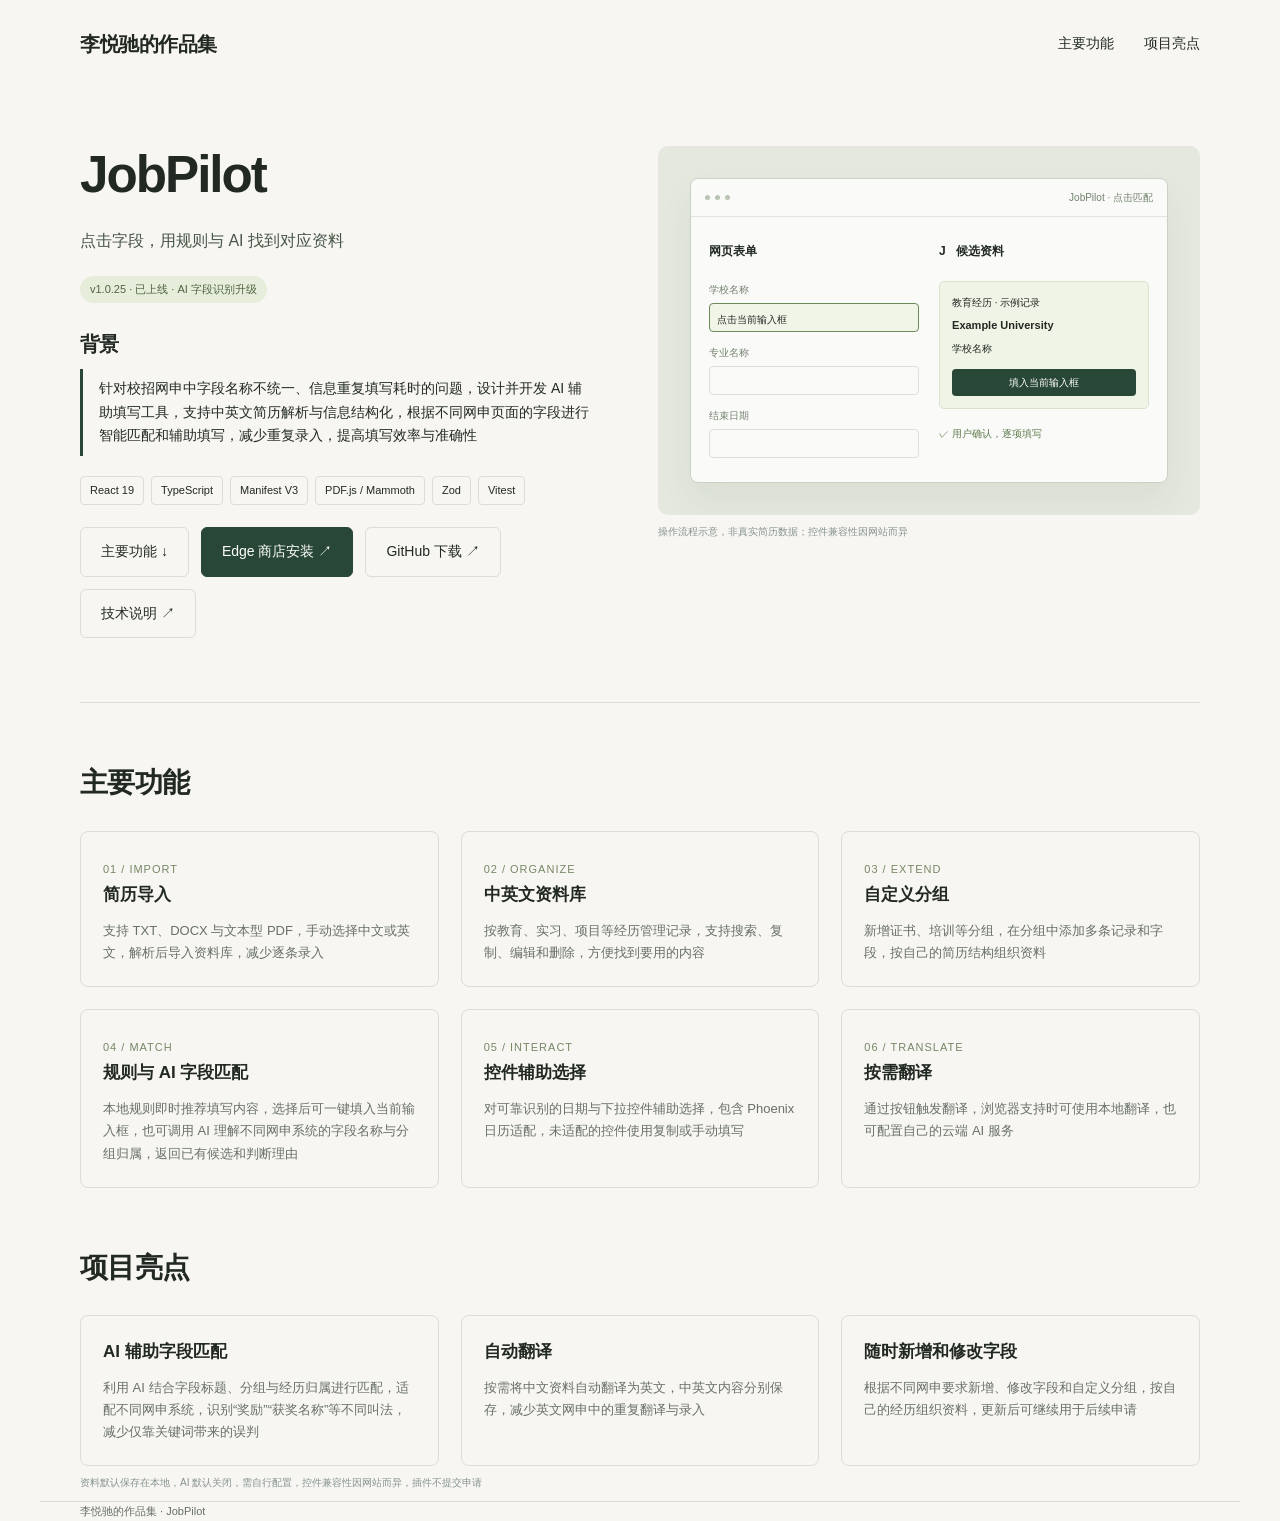
==== index.html @ 22eee2cb "Move background heading above project context Place 背景 immediately above the campus application cont" ====
<!doctype html>
<html lang="zh-CN">
<head>
<meta charset="utf-8"><meta name="viewport" content="width=device-width, initial-scale=1">
<meta name="description" content="JobPilot 作品集：背景、主要功能与项目亮点">
<title>JobPilot · 李悦驰的作品集</title>
<style>
:root{--paper:#f7f6f2;--ink:#222923;--muted:#687067;--line:#dcded6;--green:#294737;--accent:#d7e888}*{box-sizing:border-box}html{scroll-behavior:smooth;scroll-padding-top:85px}body{margin:0;background:var(--paper);color:var(--ink);font-family:Inter,"Segoe UI","Microsoft YaHei",sans-serif;line-height:1.7}a{color:inherit;text-decoration:none}button{font:inherit}a:focus-visible,button:focus-visible,summary:focus-visible{outline:3px solid #718536;outline-offset:5px}.wrap{max-width:1200px;margin:auto;padding:0 40px}header{border-bottom:1px solid var(--line)}nav{height:88px;display:flex;align-items:center;justify-content:space-between;gap:20px}.brand{font-size:20px;font-weight:700;letter-spacing:-.5px}.brand span{color:var(--muted);font-size:12px;margin-left:14px;font-weight:400}.navlinks{display:flex;gap:30px;font-size:14px}.hero{padding:86px 0 78px;display:grid;grid-template-columns:1.25fr 1fr;gap:60px;align-items:center}.eyebrow{font-size:11px;letter-spacing:2px;text-transform:uppercase;color:var(--muted);display:flex;align-items:center;gap:10px}.dot{width:7px;height:7px;border-radius:50%;background:#718536}h1{font-size:clamp(38px,4.5vw,62px);line-height:1.25;font-weight:600;letter-spacing:-2px;margin:22px 0}h1 em{font-style:normal;color:#65804f}.intro{color:var(--muted);max-width:470px;font-size:16px}.buttons{display:flex;gap:12px;flex-wrap:wrap;margin-top:30px}.btn{display:inline-flex;align-items:center;justify-content:center;gap:18px;border:1px solid var(--line);padding:12px 20px;border-radius:6px;font-size:14px;transition:background .2s,transform .2s}.btn:hover{background:#e8ebdf;transform:translateY(-2px)}.btn.primary{background:var(--green);color:white;border-color:var(--green)}.btn.primary:hover{background:#375b46}.hero-art{position:relative;background:#e9eddf;height:340px;border-radius:12px;overflow:hidden;display:grid;place-items:center}.orbits{width:238px;height:238px;border:1px solid #8ca17f;border-radius:50%;position:relative;background:radial-gradient(ellipse at 35% 35%,#f6f8ed,#c6d2b6)}.orbits:before,.orbits:after{content:"";position:absolute;inset:0 48px;border:1px solid #8ca17f;border-radius:50%}.orbits:after{inset:48px 0}.orbit-line{position:absolute;inset:14px -32px;border:1px dashed #8a977d;border-radius:50%;transform:rotate(-30deg)}.floating{position:absolute;padding:9px 14px;background:var(--paper);border:1px solid #dde2d4;box-shadow:0 8px 25px #3345240b;border-radius:6px;font-size:12px}.f1{top:36px;left:24px}.f2{bottom:34px;right:24px}.hero-art .marker{position:absolute;background:#294737;color:white;width:32px;height:32px;border-radius:50%;display:grid;place-items:center;right:70px;top:100px}.art-caption{position:absolute;bottom:17px;left:22px;font-size:10px;letter-spacing:1.2px;color:#6d7b5e}.section-title{display:flex;justify-content:space-between;align-items:baseline;padding:26px 0;border-top:1px solid var(--line)}h2{font-size:25px;letter-spacing:-.7px;margin:0}.section-title span{font-size:12px;color:var(--muted)}.project{display:grid;grid-template-columns:1fr 1.03fr;gap:52px;padding:28px 0 64px;border-bottom:1px solid var(--line)}.project+.project{padding-top:62px}.project-number{font-size:11px;letter-spacing:1.8px;color:var(--muted)}h3{font-size:37px;letter-spacing:-1.3px;line-height:1.2;margin:14px 0}.subtitle{font-size:16px;margin:0 0 20px;color:#485647}.project p{font-size:14px;color:var(--muted)}.tags{display:flex;gap:7px;flex-wrap:wrap;margin:20px 0}.tag{font-size:11px;border:1px solid var(--line);border-radius:4px;padding:4px 9px}.status{display:inline-block;font-size:11px;background:#e7eddb;color:#4f6542;padding:4px 10px;border-radius:30px}.project .buttons{margin-top:22px}.visual{background:#162c25;border-radius:10px;overflow:hidden;min-height:330px;position:relative;display:flex;flex-direction:column;justify-content:center}.travel-visual{background:radial-gradient(ellipse at 35% 30%,#244b48,#112c31);padding:28px}.travel-globe{width:180px;height:180px;border:1px solid #779da2;border-radius:50%;margin:10px auto 28px;background:radial-gradient(circle at 35% 30%,#456765,#213f48 70%);position:relative;box-shadow:0 0 50px #8fa59a11}.travel-globe:before{content:"";position:absolute;inset:0 40px;border:1px solid #749799;border-radius:50%}.travel-globe:after{content:"";position:absolute;inset:40px 0;border:1px solid #749799;border-radius:50%}.route{position:absolute;left:25px;top:45px;width:125px;height:70px;border-top:2px dashed #d7e888;border-radius:50%;transform:rotate(-25deg)}.pin{position:absolute;width:7px;height:7px;background:#d7e888;border-radius:50%;box-shadow:0 0 0 5px #d7e88822}.pin.a{left:35px;top:100px}.pin.b{right:23px;top:44px}.timeline{display:flex;justify-content:space-between;border-top:1px solid #476266;padding-top:15px;color:#adc3c0;font-size:10px;letter-spacing:1px}.timeline b{display:block;color:#eff4eb;font-size:12px;font-weight:500}.visual-label{position:absolute;top:18px;left:22px;font-size:10px;letter-spacing:1px;color:#a9c5b8}.illustration-note{font-size:10px!important;color:#87948e!important;margin-top:8px!important}.job-visual{background:#e4e8df;padding:32px}.mini-window{background:#fafbf8;border:1px solid #cad2c5;border-radius:8px;box-shadow:0 18px 35px #34472a0f;overflow:hidden}.window-bar{padding:10px 14px;border-bottom:1px solid #e1e5db;display:flex;gap:5px;align-items:center;font-size:10px;color:#70816c}.window-bar i{width:5px;height:5px;border-radius:50%;background:#bbc5b4}.window-bar span{margin-left:auto}.mini-body{display:grid;grid-template-columns:1fr 1fr;gap:20px;padding:24px 18px}.mini-body h4{font-size:12px;margin:0 0 20px}.mini-body label{font-size:10px;color:#74806f;display:block;margin:12px 0 5px}.input-demo{border:1px solid #dce2d6;padding:7px;border-radius:4px;font-size:10px;height:29px}.input-demo.selected{border-color:#6c895b;background:#f0f5e8}.match-box{border:1px solid #d9e2ce;background:#eff4e7;border-radius:5px;padding:12px;font-size:10px;margin-top:12px}.match-box strong{display:block;font-size:11px;margin:5px 0}.match-box .fake-button{display:block;background:#294737;color:white;border-radius:4px;text-align:center;margin-top:12px;padding:5px}.check{font-size:10px;color:#5f7a4e;margin-top:16px}.details{margin-top:24px;border-top:1px solid var(--line)}summary{cursor:pointer;font-size:13px;padding:12px 0;color:var(--green)}.detail-text{font-size:13px;color:var(--muted);padding:0 0 5px}.workflow{padding:65px 0;display:grid;grid-template-columns:1fr 2fr;gap:60px}.workflow h2{margin:12px 0}.steps{display:grid;grid-template-columns:repeat(3,1fr);gap:26px}.step b{font-size:12px;color:#849074;font-weight:500}.step h4{font-size:15px;margin:10px 0}.step p{font-size:13px;color:var(--muted);margin:0}.contact{padding:42px;background:var(--green);color:#f7f8f1;border-radius:10px;margin-bottom:50px;display:flex;justify-content:space-between;align-items:center;gap:25px}.contact h2{font-size:27px}.contact p{font-size:13px;color:#b8c8b9;margin:10px 0 0}.contact .btn{border-color:#647d69;color:white}.contact .btn:hover{background:#3f614a}footer{border-top:1px solid var(--line);padding:24px 0;font-size:11px;color:var(--muted);display:flex;justify-content:space-between;gap:15px}video{width:100%;border-radius:6px;background:#142d2d;margin-top:10px}.video-block{margin-top:15px}.video-block summary{color:#c9dbbb} .video-block p{color:#b6cbbf}
@media(max-width:800px){.wrap{padding:0 22px}nav{height:70px}.brand span{display:none}.navlinks{gap:15px;font-size:12px}.hero{grid-template-columns:1fr;gap:35px;padding:55px 0}.hero-art{height:280px}.project{grid-template-columns:1fr;gap:24px}.project+.project{padding-top:40px}.visual{min-height:300px}.workflow{grid-template-columns:1fr;gap:25px;padding:45px 0}.steps{gap:20px}.contact{padding:28px;flex-direction:column;align-items:flex-start}h3{font-size:31px}.section-title span{font-size:10px}.hero-art .orbits{width:205px;height:205px}footer{flex-wrap:wrap}}@media(max-width:430px){.steps{grid-template-columns:1fr}.mini-body{gap:10px;padding:18px 12px}.job-visual{padding:20px}.contact .btn{font-size:12px}h1{letter-spacing:-1px}}@media(prefers-reduced-motion:reduce){html{scroll-behavior:auto}.btn{transition:none}}

.case-study{padding:40px 0 60px;border-bottom:1px solid var(--line)}.case-head{display:flex;justify-content:space-between;gap:30px;align-items:end;margin-bottom:28px}.case-head h3{font-size:29px;margin:8px 0}.case-head p{max-width:500px;margin:0;color:var(--muted);font-size:14px}.screen-frame{border:1px solid #ccd6c4;background:#e8eddf;border-radius:12px;padding:16px}.screen-frame a{display:block}.screen-frame img{width:100%;height:auto;display:block;border-radius:6px;border:1px solid #e0e6d8}.screen-caption{display:flex;justify-content:space-between;gap:20px;margin:12px 0 0;font-size:12px;color:#5e6e58}.case-grid{display:grid;grid-template-columns:repeat(3,1fr);gap:22px;margin:30px 0}.feature{padding:22px;border:1px solid var(--line);border-radius:8px}.feature span{color:#778866;font-size:11px;letter-spacing:1px}.feature h4{font-size:17px;margin:10px 0}.feature p{font-size:13px;color:var(--muted);margin:0}.demo-section{background:#edf0e6;border-radius:10px;padding:30px;margin:30px 0}.demo-heading{display:flex;justify-content:space-between;gap:20px}.demo-heading h4{font-size:20px;margin:0}.demo-heading p{font-size:12px;color:var(--muted);margin:5px 0}.demo-layout{display:grid;grid-template-columns:1fr 1fr;gap:28px;margin-top:24px}.demo-form,.demo-panel{background:#fafbf8;border:1px solid #d5decd;border-radius:8px;padding:24px}.demo-form label{display:block;font-size:12px;margin:14px 0 6px}.demo-form input{font:inherit;font-size:14px;padding:10px;width:100%;background:white;border:1px solid #d7dfcf;border-radius:5px;color:var(--ink)}.demo-form input:focus{outline:2px solid #7c9769;outline-offset:1px}.demo-form h5,.demo-panel h5{margin:0;font-size:14px}.demo-panel .btn{cursor:pointer;width:100%;margin-top:16px}.demo-candidate{margin-top:14px;padding:15px;background:#eff5e8;border:1px solid #d7e3c9;border-radius:6px;min-height:95px}.demo-candidate small{display:block;color:#6e7d63;font-size:11px}.demo-candidate b{display:block;font-size:16px;margin-top:6px}.demo-message{min-height:42px;font-size:12px;color:#607551;margin:12px 0 0}.reset-demo{background:transparent;border:0;color:var(--muted);cursor:pointer;font-size:12px;text-decoration:underline;padding:0}.flow-strip{display:grid;grid-template-columns:repeat(4,1fr);gap:22px;margin:30px 0}.flow-strip b{display:block;font-size:11px;color:#799165}.flow-strip h4{margin:8px 0;font-size:15px}.flow-strip p{margin:0;font-size:12px;color:var(--muted)}.engineering{display:grid;grid-template-columns:1fr 1fr;gap:28px;padding-top:22px;border-top:1px solid var(--line)}.engineering h4{font-size:16px;margin:0 0 10px}.engineering p{font-size:13px;color:var(--muted);margin:0}.case-foot{font-size:11px;color:var(--muted);margin-top:25px}.demo-panel button:disabled{opacity:.5;cursor:not-allowed}.job-visual{cursor:default}@media(max-width:800px){.case-head{display:block}.case-head p{margin-top:12px}.case-grid{grid-template-columns:1fr 1fr}.demo-layout{grid-template-columns:1fr}.flow-strip{grid-template-columns:1fr 1fr}.engineering{grid-template-columns:1fr}.demo-section{padding:20px}.screen-frame{padding:7px}.screen-caption{flex-direction:column;gap:4px}}@media(max-width:430px){.case-grid{grid-template-columns:1fr}.demo-heading{display:block}.demo-form,.demo-panel{padding:18px}}
.highlight-note{border-left:3px solid var(--green);padding:8px 16px;margin:20px 0;font-size:14px}.impact{margin:32px 0;padding:28px;background:#edf0e6;border-radius:10px}.impact h4{font-size:22px;margin:0 0 12px}.impact p,.impact li{font-size:14px}.impact table{width:100%;border-collapse:collapse;font-size:13px}.impact th,.impact td{text-align:left;border-bottom:1px solid #ccd6c4;padding:12px 8px}.metric-row{display:flex;gap:30px;flex-wrap:wrap;margin:20px 0}.metric-row b{display:block;font-size:30px;color:var(--green)}.metric-row small{color:var(--muted)}.table-scroll{overflow-x:auto}.estimate-note{font-size:12px!important;color:var(--muted)}@media(max-width:600px){.impact{padding:18px}.impact th,.impact td{min-width:110px}.metric-row{gap:18px}} .section-label{font-size:20px;margin:0 0 24px;font-weight:650}.project h1{font-size:clamp(40px,4vw,56px);line-height:1.15;margin:0 0 22px}.compact-section{margin-top:56px}.compact-section>h2{font-size:28px;margin:0 0 24px}.compact-section .case-grid{margin:0}.retained-interface{margin:0}.image-wrap img{display:block;width:100%;height:auto}.image-wrap{border:1px solid var(--line);border-radius:12px;overflow:hidden}.caption{display:flex;justify-content:space-between;gap:20px;font-size:13px;color:var(--muted);margin-top:12px}.compact-section .feature h4{margin-top:0} .project{margin-top:30px}@media(max-width:650px){.caption{display:block}.compact-section{margin-top:36px}.nav-links{gap:14px}} </style>
</head>
<body><nav class="wrap"><a class="brand" href="#">李悦驰的作品集</a><div class="navlinks"><a href="#features">主要功能</a><a href="#highlights">项目亮点</a></div></nav><main class="wrap"><article class="project" id="jobpilot"><div><h1>JobPilot</h1><div class="subtitle">点击字段，用规则与 AI 找到对应资料</div><span class="status">v1.0.25 · 已上线 · AI 字段识别升级</span><h2 class="section-label" style="margin:24px 0 8px">背景</h2><div class="highlight-note" style="margin-top:0">针对校招网申中字段名称不统一、信息重复填写耗时的问题，设计并开发 AI 辅助填写工具，支持中英文简历解析与信息结构化，根据不同网申页面的字段进行智能匹配和辅助填写，减少重复录入，提高填写效率与准确性</div><div class="tags"><span class="tag">React 19</span><span class="tag">TypeScript</span><span class="tag">Manifest V3</span><span class="tag">PDF.js / Mammoth</span><span class="tag">Zod</span><span class="tag">Vitest</span></div><div class="buttons"><a class="btn" href="#features">主要功能 ↓</a><a class="btn primary" href="https://microsoftedge.microsoft.com/addons/detail/apcpkfhlajlfbkmekglbbkgacjjhglie" target="_blank" rel="noopener noreferrer">Edge 商店安装 ↗</a><a class="btn" href="https://github.com/nikiwonjay/JobPilot" target="_blank" rel="noopener noreferrer">GitHub 下载 ↗</a><a class="btn" href="https://github.com/nikiwonjay/JobPilot#技术栈与架构" target="_blank" rel="noopener noreferrer">技术说明 ↗</a></div></div><div><div class="visual job-visual" aria-hidden="true"><div class="mini-window"><div class="window-bar"><i></i><i></i><i></i><span>JobPilot · 点击匹配</span></div><div class="mini-body"><div><h4>网页表单</h4><label>学校名称</label><div class="input-demo selected">点击当前输入框</div><label>专业名称</label><div class="input-demo"></div><label>结束日期</label><div class="input-demo"></div></div><div><h4>J &nbsp; 候选资料</h4><div class="match-box">教育经历 · 示例记录<strong>Example University</strong>学校名称<div class="fake-button">填入当前输入框</div></div><div class="check">✓ 用户确认，逐项填写</div></div></div></div></div><p class="illustration-note">操作流程示意，非真实简历数据；控件兼容性因网站而异</p></div></article>

<section id="features" class="compact-section"><h2>主要功能</h2><div class="case-grid"><div class="feature"><span>01 / IMPORT</span><h4>简历导入</h4><p>支持 TXT、DOCX 与文本型 PDF，手动选择中文或英文，解析后导入资料库，减少逐条录入</p></div><div class="feature"><span>02 / ORGANIZE</span><h4>中英文资料库</h4><p>按教育、实习、项目等经历管理记录，支持搜索、复制、编辑和删除，方便找到要用的内容</p></div><div class="feature"><span>03 / EXTEND</span><h4>自定义分组</h4><p>新增证书、培训等分组，在分组中添加多条记录和字段，按自己的简历结构组织资料</p></div><div class="feature"><span>04 / MATCH</span><h4>规则与 AI 字段匹配</h4><p>本地规则即时推荐填写内容，选择后可一键填入当前输入框，也可调用 AI 理解不同网申系统的字段名称与分组归属，返回已有候选和判断理由</p></div><div class="feature"><span>05 / INTERACT</span><h4>控件辅助选择</h4><p>对可靠识别的日期与下拉控件辅助选择，包含 Phoenix 日历适配，未适配的控件使用复制或手动填写</p></div><div class="feature"><span>06 / TRANSLATE</span><h4>按需翻译</h4><p>通过按钮触发翻译，浏览器支持时可使用本地翻译，也可配置自己的云端 AI 服务</p></div></div></section><section class="compact-section" id="highlights"><h2>项目亮点</h2><div class="case-grid"><div class="feature" id="jobpilot-ai"><h4>AI 辅助字段匹配</h4><p>利用 AI 结合字段标题、分组与经历归属进行匹配，适配不同网申系统，识别“奖励”“获奖名称”等不同叫法，减少仅靠关键词带来的误判</p></div><div class="feature"><h4>自动翻译</h4><p>按需将中文资料自动翻译为英文，中英文内容分别保存，减少英文网申中的重复翻译与录入</p></div><div class="feature"><h4>随时新增和修改字段</h4><p>根据不同网申要求新增、修改字段和自定义分组，按自己的经历组织资料，更新后可继续用于后续申请</p></div></div><p class="illustration-note">资料默认保存在本地，AI 默认关闭，需自行配置，控件兼容性因网站而异，插件不提交申请</p></section></main><footer class="wrap">李悦驰的作品集 · JobPilot</footer></body></html>
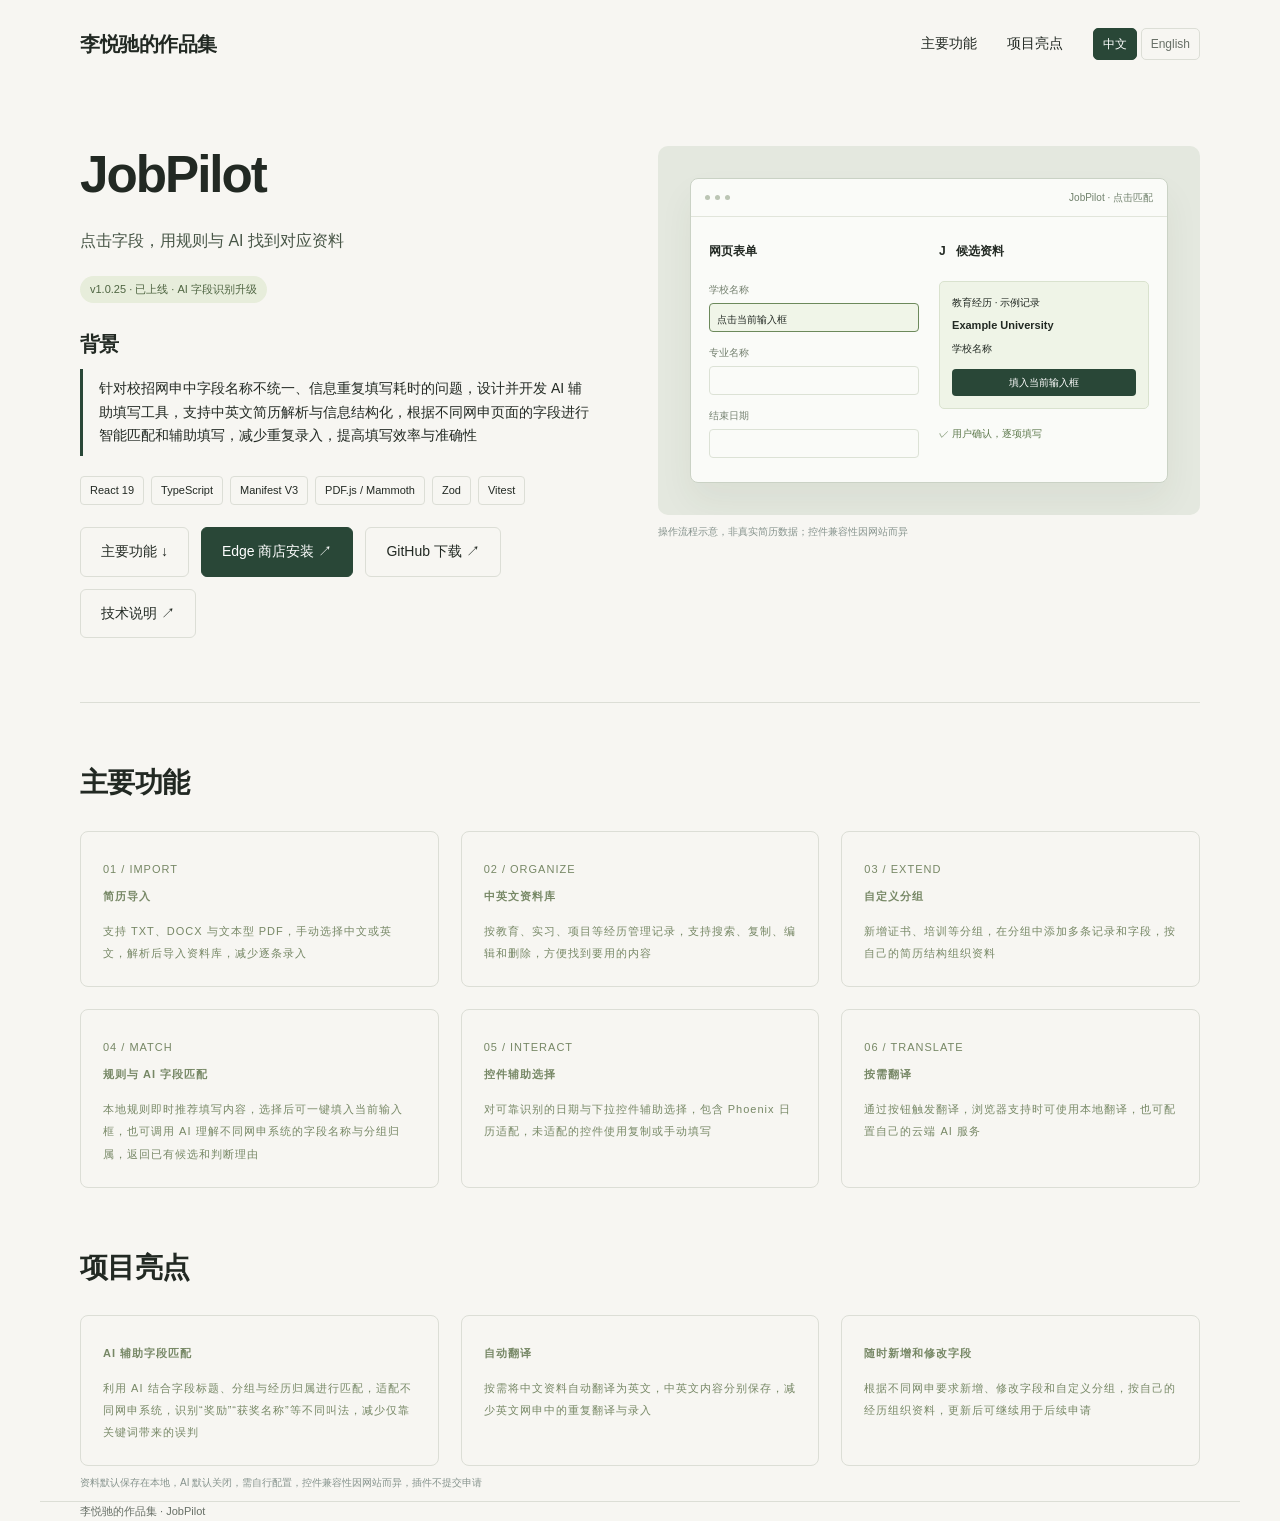
==== commit 058dc167: "Add faithful English translation and language switch Preserve every Chinese text block and add its E" ====
--- a/index.html
+++ b/index.html
@@ -10,7 +10,7 @@
 
 .case-study{padding:40px 0 60px;border-bottom:1px solid var(--line)}.case-head{display:flex;justify-content:space-between;gap:30px;align-items:end;margin-bottom:28px}.case-head h3{font-size:29px;margin:8px 0}.case-head p{max-width:500px;margin:0;color:var(--muted);font-size:14px}.screen-frame{border:1px solid #ccd6c4;background:#e8eddf;border-radius:12px;padding:16px}.screen-frame a{display:block}.screen-frame img{width:100%;height:auto;display:block;border-radius:6px;border:1px solid #e0e6d8}.screen-caption{display:flex;justify-content:space-between;gap:20px;margin:12px 0 0;font-size:12px;color:#5e6e58}.case-grid{display:grid;grid-template-columns:repeat(3,1fr);gap:22px;margin:30px 0}.feature{padding:22px;border:1px solid var(--line);border-radius:8px}.feature span{color:#778866;font-size:11px;letter-spacing:1px}.feature h4{font-size:17px;margin:10px 0}.feature p{font-size:13px;color:var(--muted);margin:0}.demo-section{background:#edf0e6;border-radius:10px;padding:30px;margin:30px 0}.demo-heading{display:flex;justify-content:space-between;gap:20px}.demo-heading h4{font-size:20px;margin:0}.demo-heading p{font-size:12px;color:var(--muted);margin:5px 0}.demo-layout{display:grid;grid-template-columns:1fr 1fr;gap:28px;margin-top:24px}.demo-form,.demo-panel{background:#fafbf8;border:1px solid #d5decd;border-radius:8px;padding:24px}.demo-form label{display:block;font-size:12px;margin:14px 0 6px}.demo-form input{font:inherit;font-size:14px;padding:10px;width:100%;background:white;border:1px solid #d7dfcf;border-radius:5px;color:var(--ink)}.demo-form input:focus{outline:2px solid #7c9769;outline-offset:1px}.demo-form h5,.demo-panel h5{margin:0;font-size:14px}.demo-panel .btn{cursor:pointer;width:100%;margin-top:16px}.demo-candidate{margin-top:14px;padding:15px;background:#eff5e8;border:1px solid #d7e3c9;border-radius:6px;min-height:95px}.demo-candidate small{display:block;color:#6e7d63;font-size:11px}.demo-candidate b{display:block;font-size:16px;margin-top:6px}.demo-message{min-height:42px;font-size:12px;color:#607551;margin:12px 0 0}.reset-demo{background:transparent;border:0;color:var(--muted);cursor:pointer;font-size:12px;text-decoration:underline;padding:0}.flow-strip{display:grid;grid-template-columns:repeat(4,1fr);gap:22px;margin:30px 0}.flow-strip b{display:block;font-size:11px;color:#799165}.flow-strip h4{margin:8px 0;font-size:15px}.flow-strip p{margin:0;font-size:12px;color:var(--muted)}.engineering{display:grid;grid-template-columns:1fr 1fr;gap:28px;padding-top:22px;border-top:1px solid var(--line)}.engineering h4{font-size:16px;margin:0 0 10px}.engineering p{font-size:13px;color:var(--muted);margin:0}.case-foot{font-size:11px;color:var(--muted);margin-top:25px}.demo-panel button:disabled{opacity:.5;cursor:not-allowed}.job-visual{cursor:default}@media(max-width:800px){.case-head{display:block}.case-head p{margin-top:12px}.case-grid{grid-template-columns:1fr 1fr}.demo-layout{grid-template-columns:1fr}.flow-strip{grid-template-columns:1fr 1fr}.engineering{grid-template-columns:1fr}.demo-section{padding:20px}.screen-frame{padding:7px}.screen-caption{flex-direction:column;gap:4px}}@media(max-width:430px){.case-grid{grid-template-columns:1fr}.demo-heading{display:block}.demo-form,.demo-panel{padding:18px}}
 .highlight-note{border-left:3px solid var(--green);padding:8px 16px;margin:20px 0;font-size:14px}.impact{margin:32px 0;padding:28px;background:#edf0e6;border-radius:10px}.impact h4{font-size:22px;margin:0 0 12px}.impact p,.impact li{font-size:14px}.impact table{width:100%;border-collapse:collapse;font-size:13px}.impact th,.impact td{text-align:left;border-bottom:1px solid #ccd6c4;padding:12px 8px}.metric-row{display:flex;gap:30px;flex-wrap:wrap;margin:20px 0}.metric-row b{display:block;font-size:30px;color:var(--green)}.metric-row small{color:var(--muted)}.table-scroll{overflow-x:auto}.estimate-note{font-size:12px!important;color:var(--muted)}@media(max-width:600px){.impact{padding:18px}.impact th,.impact td{min-width:110px}.metric-row{gap:18px}} .section-label{font-size:20px;margin:0 0 24px;font-weight:650}.project h1{font-size:clamp(40px,4vw,56px);line-height:1.15;margin:0 0 22px}.compact-section{margin-top:56px}.compact-section>h2{font-size:28px;margin:0 0 24px}.compact-section .case-grid{margin:0}.retained-interface{margin:0}.image-wrap img{display:block;width:100%;height:auto}.image-wrap{border:1px solid var(--line);border-radius:12px;overflow:hidden}.caption{display:flex;justify-content:space-between;gap:20px;font-size:13px;color:var(--muted);margin-top:12px}.compact-section .feature h4{margin-top:0} .project{margin-top:30px}@media(max-width:650px){.caption{display:block}.compact-section{margin-top:36px}.nav-links{gap:14px}} </style>
-</head>
-<body><nav class="wrap"><a class="brand" href="#">李悦驰的作品集</a><div class="navlinks"><a href="#features">主要功能</a><a href="#highlights">项目亮点</a></div></nav><main class="wrap"><article class="project" id="jobpilot"><div><h1>JobPilot</h1><div class="subtitle">点击字段，用规则与 AI 找到对应资料</div><span class="status">v1.0.25 · 已上线 · AI 字段识别升级</span><h2 class="section-label" style="margin:24px 0 8px">背景</h2><div class="highlight-note" style="margin-top:0">针对校招网申中字段名称不统一、信息重复填写耗时的问题，设计并开发 AI 辅助填写工具，支持中英文简历解析与信息结构化，根据不同网申页面的字段进行智能匹配和辅助填写，减少重复录入，提高填写效率与准确性</div><div class="tags"><span class="tag">React 19</span><span class="tag">TypeScript</span><span class="tag">Manifest V3</span><span class="tag">PDF.js / Mammoth</span><span class="tag">Zod</span><span class="tag">Vitest</span></div><div class="buttons"><a class="btn" href="#features">主要功能 ↓</a><a class="btn primary" href="https://microsoftedge.microsoft.com/addons/detail/apcpkfhlajlfbkmekglbbkgacjjhglie" target="_blank" rel="noopener noreferrer">Edge 商店安装 ↗</a><a class="btn" href="https://github.com/nikiwonjay/JobPilot" target="_blank" rel="noopener noreferrer">GitHub 下载 ↗</a><a class="btn" href="https://github.com/nikiwonjay/JobPilot#技术栈与架构" target="_blank" rel="noopener noreferrer">技术说明 ↗</a></div></div><div><div class="visual job-visual" aria-hidden="true"><div class="mini-window"><div class="window-bar"><i></i><i></i><i></i><span>JobPilot · 点击匹配</span></div><div class="mini-body"><div><h4>网页表单</h4><label>学校名称</label><div class="input-demo selected">点击当前输入框</div><label>专业名称</label><div class="input-demo"></div><label>结束日期</label><div class="input-demo"></div></div><div><h4>J &nbsp; 候选资料</h4><div class="match-box">教育经历 · 示例记录<strong>Example University</strong>学校名称<div class="fake-button">填入当前输入框</div></div><div class="check">✓ 用户确认，逐项填写</div></div></div></div></div><p class="illustration-note">操作流程示意，非真实简历数据；控件兼容性因网站而异</p></div></article>
+<style>.i18n-en{display:none}html[lang="en"] .i18n-zh{display:none}html[lang="en"] .i18n-en{display:inline}.brand .i18n-zh,.brand .i18n-en{font:inherit;color:inherit;margin:0}.language-switch{display:flex;gap:4px;white-space:nowrap}.language-switch button{padding:5px 9px;border:1px solid var(--line);border-radius:5px;background:transparent;color:var(--muted);cursor:pointer;font-size:12px}.language-switch button[aria-pressed="true"]{background:var(--green);color:white;border-color:var(--green)}nav{flex-wrap:wrap;height:auto;min-height:88px;padding-top:20px!important;padding-bottom:20px!important}.navlinks{align-items:center;flex-wrap:wrap}html[lang="en"] .input-demo{height:auto;min-height:29px}@media(max-width:600px){nav{gap:12px}.navlinks{gap:12px}.brand{font-size:18px}}</style></head>
+<body><nav class="wrap"><a class="brand" href="#"><span class="i18n-zh">李悦驰的作品集</span><span class="i18n-en" lang="en">Li Yuechi’s Portfolio</span></a><div class="navlinks"><a href="#features"><span class="i18n-zh">主要功能</span><span class="i18n-en" lang="en">Key Features</span></a><a href="#highlights"><span class="i18n-zh">项目亮点</span><span class="i18n-en" lang="en">Project Highlights</span></a><div class="language-switch" role="group" aria-label="语言 / Language"><button type="button" data-language="zh" aria-pressed="true" lang="zh-CN">中文</button><button type="button" data-language="en" aria-pressed="false" lang="en">English</button></div></div></nav><main class="wrap"><article class="project" id="jobpilot"><div><h1>JobPilot</h1><div class="subtitle"><span class="i18n-zh">点击字段，用规则与 AI 找到对应资料</span><span class="i18n-en" lang="en">Click a field to find matching information using rules and AI</span></div><span class="status"><span class="i18n-zh">v1.0.25 · 已上线 · AI 字段识别升级</span><span class="i18n-en" lang="en">v1.0.25 · Live · AI field recognition upgrade</span></span><h2 class="section-label" style="margin:24px 0 8px"><span class="i18n-zh">背景</span><span class="i18n-en" lang="en">Background</span></h2><div class="highlight-note" style="margin-top:0"><span class="i18n-zh">针对校招网申中字段名称不统一、信息重复填写耗时的问题，设计并开发 AI 辅助填写工具，支持中英文简历解析与信息结构化，根据不同网申页面的字段进行智能匹配和辅助填写，减少重复录入，提高填写效率与准确性</span><span class="i18n-en" lang="en">Designed and developed an AI-assisted form-filling tool to address inconsistent field names and time-consuming repetitive data entry in campus recruitment applications, supporting Chinese and English résumé parsing and information structuring, with intelligent matching and assisted entry based on the fields on different application pages to reduce repetitive input and improve completion efficiency and accuracy</span></div><div class="tags"><span class="tag">React 19</span><span class="tag">TypeScript</span><span class="tag">Manifest V3</span><span class="tag">PDF.js / Mammoth</span><span class="tag">Zod</span><span class="tag">Vitest</span></div><div class="buttons"><a class="btn" href="#features"><span class="i18n-zh">主要功能 ↓</span><span class="i18n-en" lang="en">Key Features ↓</span></a><a class="btn primary" href="https://microsoftedge.microsoft.com/addons/detail/apcpkfhlajlfbkmekglbbkgacjjhglie" target="_blank" rel="noopener noreferrer"><span class="i18n-zh">Edge 商店安装 ↗</span><span class="i18n-en" lang="en">Install from Edge Add-ons ↗</span></a><a class="btn" href="https://github.com/nikiwonjay/JobPilot" target="_blank" rel="noopener noreferrer"><span class="i18n-zh">GitHub 下载 ↗</span><span class="i18n-en" lang="en">Download on GitHub ↗</span></a><a class="btn" href="https://github.com/nikiwonjay/JobPilot#技术栈与架构" target="_blank" rel="noopener noreferrer"><span class="i18n-zh">技术说明 ↗</span><span class="i18n-en" lang="en">Technical Details ↗</span></a></div></div><div><div class="visual job-visual" aria-hidden="true"><div class="mini-window"><div class="window-bar"><i></i><i></i><i></i><span><span class="i18n-zh">JobPilot · 点击匹配</span><span class="i18n-en" lang="en">JobPilot · Click to Match</span></span></div><div class="mini-body"><div><h4><span class="i18n-zh">网页表单</span><span class="i18n-en" lang="en">Web Form</span></h4><label><span class="i18n-zh">学校名称</span><span class="i18n-en" lang="en">School Name</span></label><div class="input-demo selected"><span class="i18n-zh">点击当前输入框</span><span class="i18n-en" lang="en">Click the Current Field</span></div><label><span class="i18n-zh">专业名称</span><span class="i18n-en" lang="en">Major</span></label><div class="input-demo"></div><label><span class="i18n-zh">结束日期</span><span class="i18n-en" lang="en">End Date</span></label><div class="input-demo"></div></div><div><h4><span class="i18n-zh">J &nbsp; 候选资料</span><span class="i18n-en" lang="en">J &nbsp; Matching Information</span></h4><div class="match-box"><span class="i18n-zh">教育经历 · 示例记录</span><span class="i18n-en" lang="en">Education · Sample Record</span><strong>Example University</strong><span class="i18n-zh">学校名称</span><span class="i18n-en" lang="en">School Name</span><div class="fake-button"><span class="i18n-zh">填入当前输入框</span><span class="i18n-en" lang="en">Fill the Current Field</span></div></div><div class="check"><span class="i18n-zh">✓ 用户确认，逐项填写</span><span class="i18n-en" lang="en">✓ User confirmation, one field at a time</span></div></div></div></div></div><p class="illustration-note"><span class="i18n-zh">操作流程示意，非真实简历数据；控件兼容性因网站而异</span><span class="i18n-en" lang="en">Illustration of the workflow, not real résumé data; control compatibility varies by website</span></p></div></article>
 
-<section id="features" class="compact-section"><h2>主要功能</h2><div class="case-grid"><div class="feature"><span>01 / IMPORT</span><h4>简历导入</h4><p>支持 TXT、DOCX 与文本型 PDF，手动选择中文或英文，解析后导入资料库，减少逐条录入</p></div><div class="feature"><span>02 / ORGANIZE</span><h4>中英文资料库</h4><p>按教育、实习、项目等经历管理记录，支持搜索、复制、编辑和删除，方便找到要用的内容</p></div><div class="feature"><span>03 / EXTEND</span><h4>自定义分组</h4><p>新增证书、培训等分组，在分组中添加多条记录和字段，按自己的简历结构组织资料</p></div><div class="feature"><span>04 / MATCH</span><h4>规则与 AI 字段匹配</h4><p>本地规则即时推荐填写内容，选择后可一键填入当前输入框，也可调用 AI 理解不同网申系统的字段名称与分组归属，返回已有候选和判断理由</p></div><div class="feature"><span>05 / INTERACT</span><h4>控件辅助选择</h4><p>对可靠识别的日期与下拉控件辅助选择，包含 Phoenix 日历适配，未适配的控件使用复制或手动填写</p></div><div class="feature"><span>06 / TRANSLATE</span><h4>按需翻译</h4><p>通过按钮触发翻译，浏览器支持时可使用本地翻译，也可配置自己的云端 AI 服务</p></div></div></section><section class="compact-section" id="highlights"><h2>项目亮点</h2><div class="case-grid"><div class="feature" id="jobpilot-ai"><h4>AI 辅助字段匹配</h4><p>利用 AI 结合字段标题、分组与经历归属进行匹配，适配不同网申系统，识别“奖励”“获奖名称”等不同叫法，减少仅靠关键词带来的误判</p></div><div class="feature"><h4>自动翻译</h4><p>按需将中文资料自动翻译为英文，中英文内容分别保存，减少英文网申中的重复翻译与录入</p></div><div class="feature"><h4>随时新增和修改字段</h4><p>根据不同网申要求新增、修改字段和自定义分组，按自己的经历组织资料，更新后可继续用于后续申请</p></div></div><p class="illustration-note">资料默认保存在本地，AI 默认关闭，需自行配置，控件兼容性因网站而异，插件不提交申请</p></section></main><footer class="wrap">李悦驰的作品集 · JobPilot</footer></body></html>
+<section id="features" class="compact-section"><h2><span class="i18n-zh">主要功能</span><span class="i18n-en" lang="en">Key Features</span></h2><div class="case-grid"><div class="feature"><span>01 / IMPORT</span><h4><span class="i18n-zh">简历导入</span><span class="i18n-en" lang="en">Résumé Import</span></h4><p><span class="i18n-zh">支持 TXT、DOCX 与文本型 PDF，手动选择中文或英文，解析后导入资料库，减少逐条录入</span><span class="i18n-en" lang="en">Supports TXT, DOCX and text-based PDF files, with manual selection of Chinese or English, importing parsed information into the library to reduce entry of individual items</span></p></div><div class="feature"><span>02 / ORGANIZE</span><h4><span class="i18n-zh">中英文资料库</span><span class="i18n-en" lang="en">Chinese and English Information Library</span></h4><p><span class="i18n-zh">按教育、实习、项目等经历管理记录，支持搜索、复制、编辑和删除，方便找到要用的内容</span><span class="i18n-en" lang="en">Organizes records by education, internships, projects and other experiences, supporting search, copy, editing and deletion to make the information you need easier to find</span></p></div><div class="feature"><span>03 / EXTEND</span><h4><span class="i18n-zh">自定义分组</span><span class="i18n-en" lang="en">Custom Groups</span></h4><p><span class="i18n-zh">新增证书、培训等分组，在分组中添加多条记录和字段，按自己的简历结构组织资料</span><span class="i18n-en" lang="en">Add groups for certificates, training and other categories, with multiple records and fields in each group to organize information according to your résumé structure</span></p></div><div class="feature"><span>04 / MATCH</span><h4><span class="i18n-zh">规则与 AI 字段匹配</span><span class="i18n-en" lang="en">Rule-Based and AI Field Matching</span></h4><p><span class="i18n-zh">本地规则即时推荐填写内容，选择后可一键填入当前输入框，也可调用 AI 理解不同网申系统的字段名称与分组归属，返回已有候选和判断理由</span><span class="i18n-en" lang="en">Local rules instantly recommend information to enter, which can be selected and filled into the current field with one click, AI can also interpret field names and group membership across different application systems and return existing candidates with reasons for its judgment</span></p></div><div class="feature"><span>05 / INTERACT</span><h4><span class="i18n-zh">控件辅助选择</span><span class="i18n-en" lang="en">Assisted Control Selection</span></h4><p><span class="i18n-zh">对可靠识别的日期与下拉控件辅助选择，包含 Phoenix 日历适配，未适配的控件使用复制或手动填写</span><span class="i18n-en" lang="en">Assists with selections in reliably recognized date and dropdown controls, including support for Phoenix calendars, controls without support can be filled by copying or entering information manually</span></p></div><div class="feature"><span>06 / TRANSLATE</span><h4><span class="i18n-zh">按需翻译</span><span class="i18n-en" lang="en">On-Demand Translation</span></h4><p><span class="i18n-zh">通过按钮触发翻译，浏览器支持时可使用本地翻译，也可配置自己的云端 AI 服务</span><span class="i18n-en" lang="en">Translation is triggered by a button, using local translation when supported by the browser, or a cloud AI service that you configure</span></p></div></div></section><section class="compact-section" id="highlights"><h2><span class="i18n-zh">项目亮点</span><span class="i18n-en" lang="en">Project Highlights</span></h2><div class="case-grid"><div class="feature" id="jobpilot-ai"><h4><span class="i18n-zh">AI 辅助字段匹配</span><span class="i18n-en" lang="en">AI-Assisted Field Matching</span></h4><p><span class="i18n-zh">利用 AI 结合字段标题、分组与经历归属进行匹配，适配不同网申系统，识别“奖励”“获奖名称”等不同叫法，减少仅靠关键词带来的误判</span><span class="i18n-en" lang="en">Uses AI to match fields based on field titles, groups and the experiences they belong to, adapting to different application systems and recognizing variations such as “Award” and “Award Name” to reduce misjudgments from relying solely on keywords</span></p></div><div class="feature"><h4><span class="i18n-zh">自动翻译</span><span class="i18n-en" lang="en">Automatic Translation</span></h4><p><span class="i18n-zh">按需将中文资料自动翻译为英文，中英文内容分别保存，减少英文网申中的重复翻译与录入</span><span class="i18n-en" lang="en">Automatically translates Chinese information into English on demand, storing Chinese and English content separately to reduce repeated translation and entry in English-language applications</span></p></div><div class="feature"><h4><span class="i18n-zh">随时新增和修改字段</span><span class="i18n-en" lang="en">Add and Edit Fields at Any Time</span></h4><p><span class="i18n-zh">根据不同网申要求新增、修改字段和自定义分组，按自己的经历组织资料，更新后可继续用于后续申请</span><span class="i18n-en" lang="en">Add and edit fields and custom groups according to different application requirements, organize information around your own experiences and reuse updated information in subsequent applications</span></p></div></div><p class="illustration-note"><span class="i18n-zh">资料默认保存在本地，AI 默认关闭，需自行配置，控件兼容性因网站而异，插件不提交申请</span><span class="i18n-en" lang="en">Information is stored locally by default, AI is disabled by default and requires your own configuration, control compatibility varies by website, the extension does not submit applications</span></p></section></main><footer class="wrap"><span class="i18n-zh">李悦驰的作品集 · JobPilot</span><span class="i18n-en" lang="en">Li Yuechi’s Portfolio · JobPilot</span></footer><script>(()=>{const buttons=document.querySelectorAll("[data-language]");function setLanguage(language){const en=language==="en";document.documentElement.lang=en?"en":"zh-CN";document.title=en?"JobPilot · Li Yuechi’s Portfolio":"JobPilot · 李悦驰的作品集";document.querySelector("meta[name=description]").content=en?"JobPilot portfolio: background, key features and project highlights":"JobPilot 作品集：背景、主要功能与项目亮点";buttons.forEach(button=>button.setAttribute("aria-pressed",String(button.dataset.language===language)));}buttons.forEach(button=>button.addEventListener("click",()=>{const language=button.dataset.language;setLanguage(language);const url=new URL(location.href);if(language==="en")url.searchParams.set("lang","en");else url.searchParams.delete("lang");history.replaceState(null,"",url);}));setLanguage(new URLSearchParams(location.search).get("lang")==="en"?"en":"zh");})();</script></body></html>
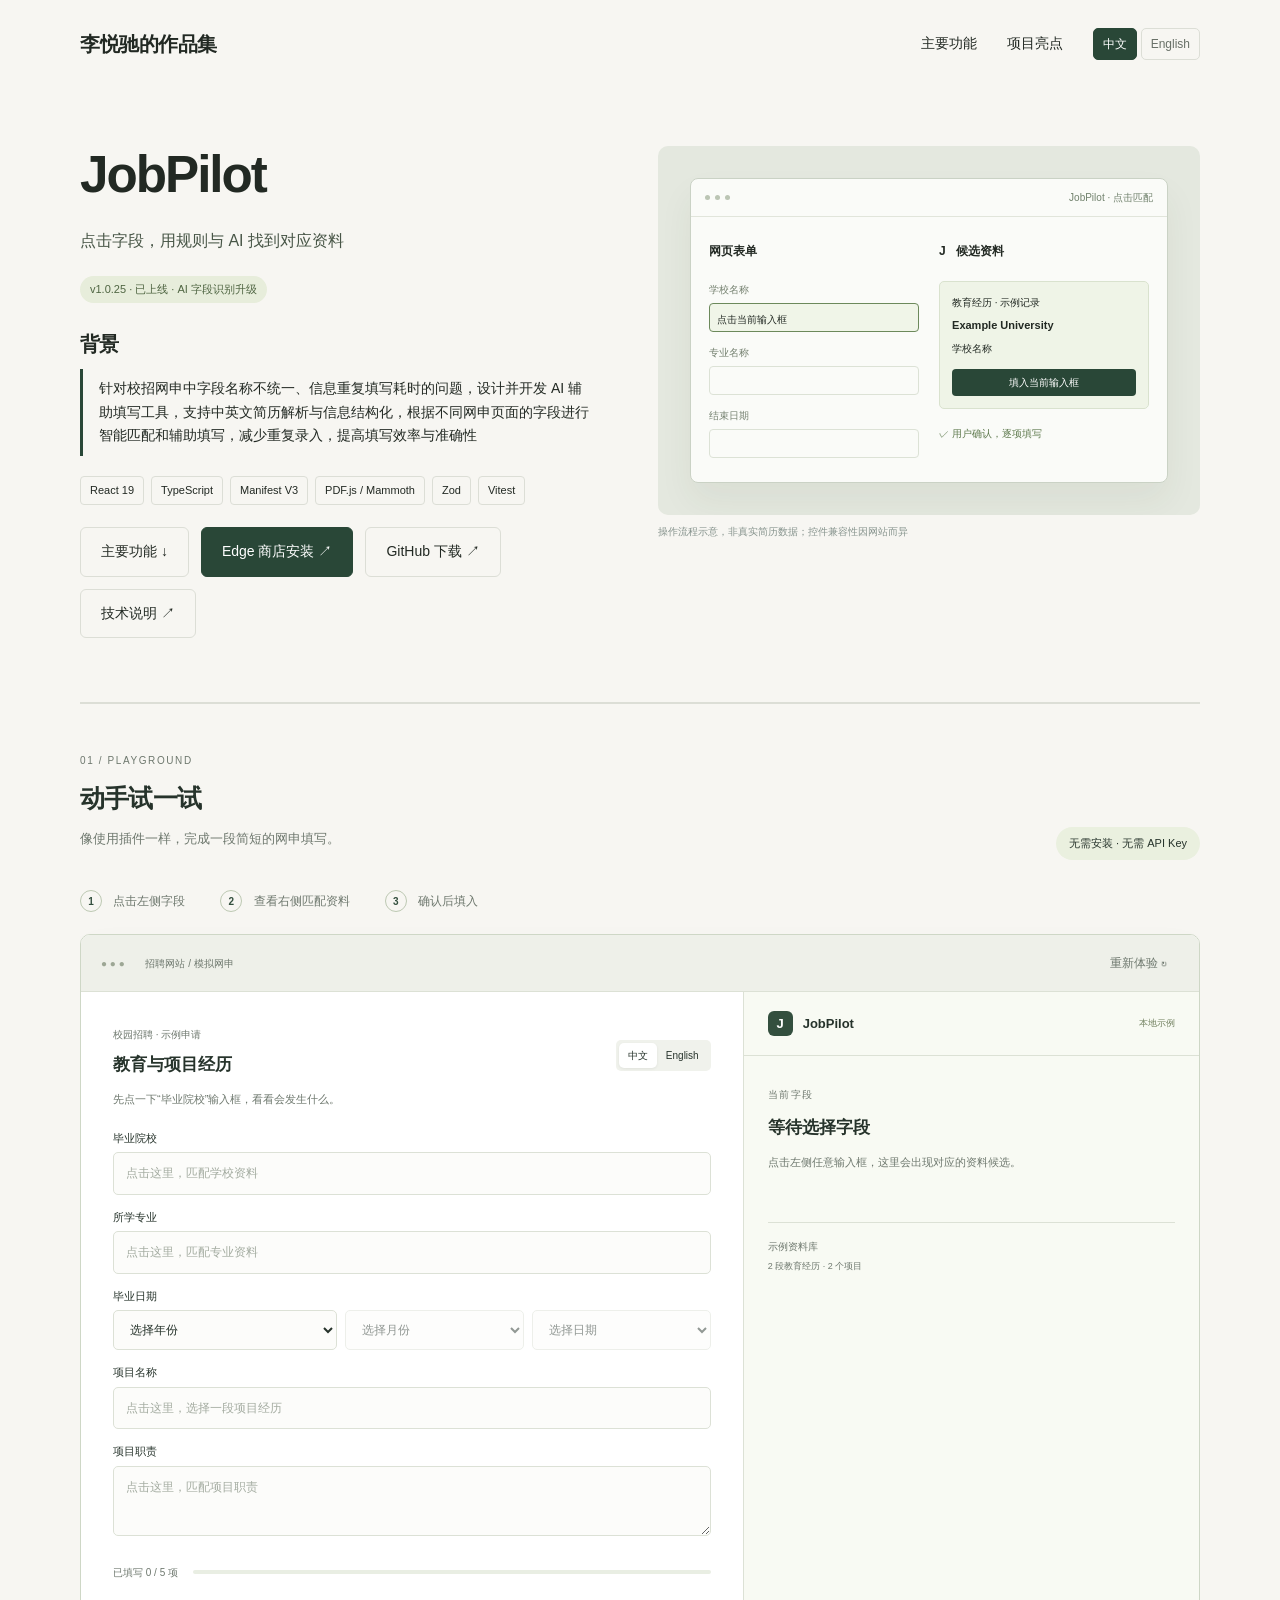
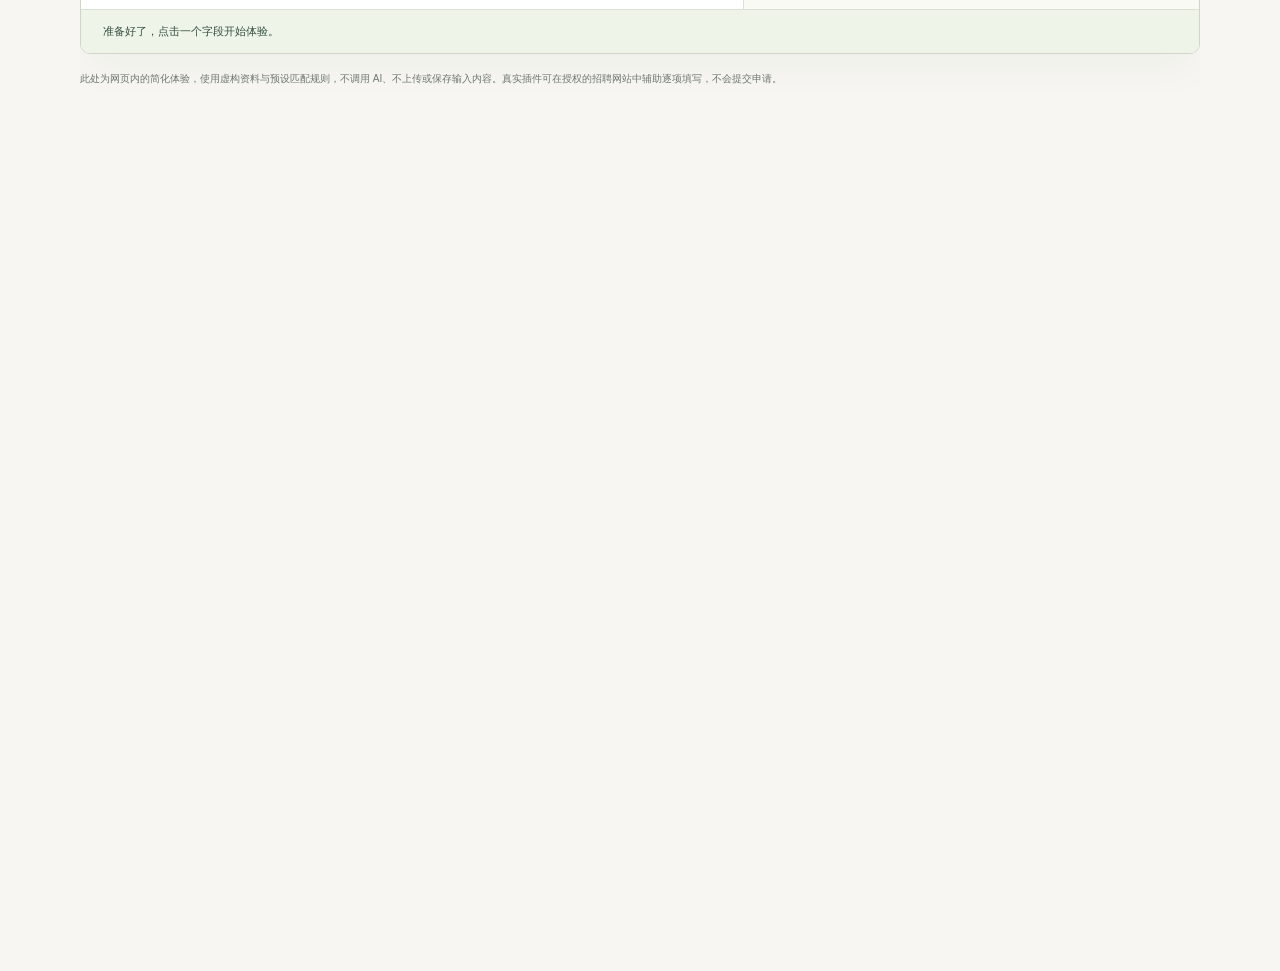
==== commit 0942f63c: "Add isolated JobPilot interactive playground Add the approved interactive demo between the existing " ====
--- a/index.html
+++ b/index.html
@@ -13,4 +13,8 @@
 <style>.i18n-en{display:none}html[lang="en"] .i18n-zh{display:none}html[lang="en"] .i18n-en{display:inline}.brand .i18n-zh,.brand .i18n-en{font:inherit;color:inherit;margin:0}.language-switch{display:flex;gap:4px;white-space:nowrap}.language-switch button{padding:5px 9px;border:1px solid var(--line);border-radius:5px;background:transparent;color:var(--muted);cursor:pointer;font-size:12px}.language-switch button[aria-pressed="true"]{background:var(--green);color:white;border-color:var(--green)}nav{flex-wrap:wrap;height:auto;min-height:88px;padding-top:20px!important;padding-bottom:20px!important}.navlinks{align-items:center;flex-wrap:wrap}html[lang="en"] .input-demo{height:auto;min-height:29px}@media(max-width:600px){nav{gap:12px}.navlinks{gap:12px}.brand{font-size:18px}}</style></head>
 <body><nav class="wrap"><a class="brand" href="#"><span class="i18n-zh">李悦驰的作品集</span><span class="i18n-en" lang="en">Li Yuechi’s Portfolio</span></a><div class="navlinks"><a href="#features"><span class="i18n-zh">主要功能</span><span class="i18n-en" lang="en">Key Features</span></a><a href="#highlights"><span class="i18n-zh">项目亮点</span><span class="i18n-en" lang="en">Project Highlights</span></a><div class="language-switch" role="group" aria-label="语言 / Language"><button type="button" data-language="zh" aria-pressed="true" lang="zh-CN">中文</button><button type="button" data-language="en" aria-pressed="false" lang="en">English</button></div></div></nav><main class="wrap"><article class="project" id="jobpilot"><div><h1>JobPilot</h1><div class="subtitle"><span class="i18n-zh">点击字段，用规则与 AI 找到对应资料</span><span class="i18n-en" lang="en">Click a field to find matching information using rules and AI</span></div><span class="status"><span class="i18n-zh">v1.0.25 · 已上线 · AI 字段识别升级</span><span class="i18n-en" lang="en">v1.0.25 · Live · AI field recognition upgrade</span></span><h2 class="section-label" style="margin:24px 0 8px"><span class="i18n-zh">背景</span><span class="i18n-en" lang="en">Background</span></h2><div class="highlight-note" style="margin-top:0"><span class="i18n-zh">针对校招网申中字段名称不统一、信息重复填写耗时的问题，设计并开发 AI 辅助填写工具，支持中英文简历解析与信息结构化，根据不同网申页面的字段进行智能匹配和辅助填写，减少重复录入，提高填写效率与准确性</span><span class="i18n-en" lang="en">Designed and developed an AI-assisted form-filling tool to address inconsistent field names and time-consuming repetitive data entry in campus recruitment applications, supporting Chinese and English résumé parsing and information structuring, with intelligent matching and assisted entry based on the fields on different application pages to reduce repetitive input and improve completion efficiency and accuracy</span></div><div class="tags"><span class="tag">React 19</span><span class="tag">TypeScript</span><span class="tag">Manifest V3</span><span class="tag">PDF.js / Mammoth</span><span class="tag">Zod</span><span class="tag">Vitest</span></div><div class="buttons"><a class="btn" href="#features"><span class="i18n-zh">主要功能 ↓</span><span class="i18n-en" lang="en">Key Features ↓</span></a><a class="btn primary" href="https://microsoftedge.microsoft.com/addons/detail/apcpkfhlajlfbkmekglbbkgacjjhglie" target="_blank" rel="noopener noreferrer"><span class="i18n-zh">Edge 商店安装 ↗</span><span class="i18n-en" lang="en">Install from Edge Add-ons ↗</span></a><a class="btn" href="https://github.com/nikiwonjay/JobPilot" target="_blank" rel="noopener noreferrer"><span class="i18n-zh">GitHub 下载 ↗</span><span class="i18n-en" lang="en">Download on GitHub ↗</span></a><a class="btn" href="https://github.com/nikiwonjay/JobPilot#技术栈与架构" target="_blank" rel="noopener noreferrer"><span class="i18n-zh">技术说明 ↗</span><span class="i18n-en" lang="en">Technical Details ↗</span></a></div></div><div><div class="visual job-visual" aria-hidden="true"><div class="mini-window"><div class="window-bar"><i></i><i></i><i></i><span><span class="i18n-zh">JobPilot · 点击匹配</span><span class="i18n-en" lang="en">JobPilot · Click to Match</span></span></div><div class="mini-body"><div><h4><span class="i18n-zh">网页表单</span><span class="i18n-en" lang="en">Web Form</span></h4><label><span class="i18n-zh">学校名称</span><span class="i18n-en" lang="en">School Name</span></label><div class="input-demo selected"><span class="i18n-zh">点击当前输入框</span><span class="i18n-en" lang="en">Click the Current Field</span></div><label><span class="i18n-zh">专业名称</span><span class="i18n-en" lang="en">Major</span></label><div class="input-demo"></div><label><span class="i18n-zh">结束日期</span><span class="i18n-en" lang="en">End Date</span></label><div class="input-demo"></div></div><div><h4><span class="i18n-zh">J &nbsp; 候选资料</span><span class="i18n-en" lang="en">J &nbsp; Matching Information</span></h4><div class="match-box"><span class="i18n-zh">教育经历 · 示例记录</span><span class="i18n-en" lang="en">Education · Sample Record</span><strong>Example University</strong><span class="i18n-zh">学校名称</span><span class="i18n-en" lang="en">School Name</span><div class="fake-button"><span class="i18n-zh">填入当前输入框</span><span class="i18n-en" lang="en">Fill the Current Field</span></div></div><div class="check"><span class="i18n-zh">✓ 用户确认，逐项填写</span><span class="i18n-en" lang="en">✓ User confirmation, one field at a time</span></div></div></div></div></div><p class="illustration-note"><span class="i18n-zh">操作流程示意，非真实简历数据；控件兼容性因网站而异</span><span class="i18n-en" lang="en">Illustration of the workflow, not real résumé data; control compatibility varies by website</span></p></div></article>
 
+<!-- JobPilot interactive playground: isolated from existing page styles -->
+<iframe id="jobpilot-playground" src="jobpilot-playground.html" title="动手试一试：JobPilot 互动体验" sandbox="allow-scripts" style="display:block;width:100%;height:1050px;border:0" loading="eager"></iframe>
+<script>(()=>{const frame=document.getElementById('jobpilot-playground');window.addEventListener('message',event=>{if(event.source===frame.contentWindow&&event.data?.type==='jobpilot-playground-height'&&Number.isFinite(event.data.height)){frame.style.height=Math.max(400,Math.ceil(event.data.height))+'px';}});})();</script>
+<!-- End JobPilot interactive playground -->
 <section id="features" class="compact-section"><h2><span class="i18n-zh">主要功能</span><span class="i18n-en" lang="en">Key Features</span></h2><div class="case-grid"><div class="feature"><span>01 / IMPORT</span><h4><span class="i18n-zh">简历导入</span><span class="i18n-en" lang="en">Résumé Import</span></h4><p><span class="i18n-zh">支持 TXT、DOCX 与文本型 PDF，手动选择中文或英文，解析后导入资料库，减少逐条录入</span><span class="i18n-en" lang="en">Supports TXT, DOCX and text-based PDF files, with manual selection of Chinese or English, importing parsed information into the library to reduce entry of individual items</span></p></div><div class="feature"><span>02 / ORGANIZE</span><h4><span class="i18n-zh">中英文资料库</span><span class="i18n-en" lang="en">Chinese and English Information Library</span></h4><p><span class="i18n-zh">按教育、实习、项目等经历管理记录，支持搜索、复制、编辑和删除，方便找到要用的内容</span><span class="i18n-en" lang="en">Organizes records by education, internships, projects and other experiences, supporting search, copy, editing and deletion to make the information you need easier to find</span></p></div><div class="feature"><span>03 / EXTEND</span><h4><span class="i18n-zh">自定义分组</span><span class="i18n-en" lang="en">Custom Groups</span></h4><p><span class="i18n-zh">新增证书、培训等分组，在分组中添加多条记录和字段，按自己的简历结构组织资料</span><span class="i18n-en" lang="en">Add groups for certificates, training and other categories, with multiple records and fields in each group to organize information according to your résumé structure</span></p></div><div class="feature"><span>04 / MATCH</span><h4><span class="i18n-zh">规则与 AI 字段匹配</span><span class="i18n-en" lang="en">Rule-Based and AI Field Matching</span></h4><p><span class="i18n-zh">本地规则即时推荐填写内容，选择后可一键填入当前输入框，也可调用 AI 理解不同网申系统的字段名称与分组归属，返回已有候选和判断理由</span><span class="i18n-en" lang="en">Local rules instantly recommend information to enter, which can be selected and filled into the current field with one click, AI can also interpret field names and group membership across different application systems and return existing candidates with reasons for its judgment</span></p></div><div class="feature"><span>05 / INTERACT</span><h4><span class="i18n-zh">控件辅助选择</span><span class="i18n-en" lang="en">Assisted Control Selection</span></h4><p><span class="i18n-zh">对可靠识别的日期与下拉控件辅助选择，包含 Phoenix 日历适配，未适配的控件使用复制或手动填写</span><span class="i18n-en" lang="en">Assists with selections in reliably recognized date and dropdown controls, including support for Phoenix calendars, controls without support can be filled by copying or entering information manually</span></p></div><div class="feature"><span>06 / TRANSLATE</span><h4><span class="i18n-zh">按需翻译</span><span class="i18n-en" lang="en">On-Demand Translation</span></h4><p><span class="i18n-zh">通过按钮触发翻译，浏览器支持时可使用本地翻译，也可配置自己的云端 AI 服务</span><span class="i18n-en" lang="en">Translation is triggered by a button, using local translation when supported by the browser, or a cloud AI service that you configure</span></p></div></div></section><section class="compact-section" id="highlights"><h2><span class="i18n-zh">项目亮点</span><span class="i18n-en" lang="en">Project Highlights</span></h2><div class="case-grid"><div class="feature" id="jobpilot-ai"><h4><span class="i18n-zh">AI 辅助字段匹配</span><span class="i18n-en" lang="en">AI-Assisted Field Matching</span></h4><p><span class="i18n-zh">利用 AI 结合字段标题、分组与经历归属进行匹配，适配不同网申系统，识别“奖励”“获奖名称”等不同叫法，减少仅靠关键词带来的误判</span><span class="i18n-en" lang="en">Uses AI to match fields based on field titles, groups and the experiences they belong to, adapting to different application systems and recognizing variations such as “Award” and “Award Name” to reduce misjudgments from relying solely on keywords</span></p></div><div class="feature"><h4><span class="i18n-zh">自动翻译</span><span class="i18n-en" lang="en">Automatic Translation</span></h4><p><span class="i18n-zh">按需将中文资料自动翻译为英文，中英文内容分别保存，减少英文网申中的重复翻译与录入</span><span class="i18n-en" lang="en">Automatically translates Chinese information into English on demand, storing Chinese and English content separately to reduce repeated translation and entry in English-language applications</span></p></div><div class="feature"><h4><span class="i18n-zh">随时新增和修改字段</span><span class="i18n-en" lang="en">Add and Edit Fields at Any Time</span></h4><p><span class="i18n-zh">根据不同网申要求新增、修改字段和自定义分组，按自己的经历组织资料，更新后可继续用于后续申请</span><span class="i18n-en" lang="en">Add and edit fields and custom groups according to different application requirements, organize information around your own experiences and reuse updated information in subsequent applications</span></p></div></div><p class="illustration-note"><span class="i18n-zh">资料默认保存在本地，AI 默认关闭，需自行配置，控件兼容性因网站而异，插件不提交申请</span><span class="i18n-en" lang="en">Information is stored locally by default, AI is disabled by default and requires your own configuration, control compatibility varies by website, the extension does not submit applications</span></p></section></main><footer class="wrap"><span class="i18n-zh">李悦驰的作品集 · JobPilot</span><span class="i18n-en" lang="en">Li Yuechi’s Portfolio · JobPilot</span></footer><script>(()=>{const buttons=document.querySelectorAll("[data-language]");function setLanguage(language){const en=language==="en";document.documentElement.lang=en?"en":"zh-CN";document.title=en?"JobPilot · Li Yuechi’s Portfolio":"JobPilot · 李悦驰的作品集";document.querySelector("meta[name=description]").content=en?"JobPilot portfolio: background, key features and project highlights":"JobPilot 作品集：背景、主要功能与项目亮点";buttons.forEach(button=>button.setAttribute("aria-pressed",String(button.dataset.language===language)));}buttons.forEach(button=>button.addEventListener("click",()=>{const language=button.dataset.language;setLanguage(language);const url=new URL(location.href);if(language==="en")url.searchParams.set("lang","en");else url.searchParams.delete("lang");history.replaceState(null,"",url);}));setLanguage(new URLSearchParams(location.search).get("lang")==="en"?"en":"zh");})();</script></body></html>
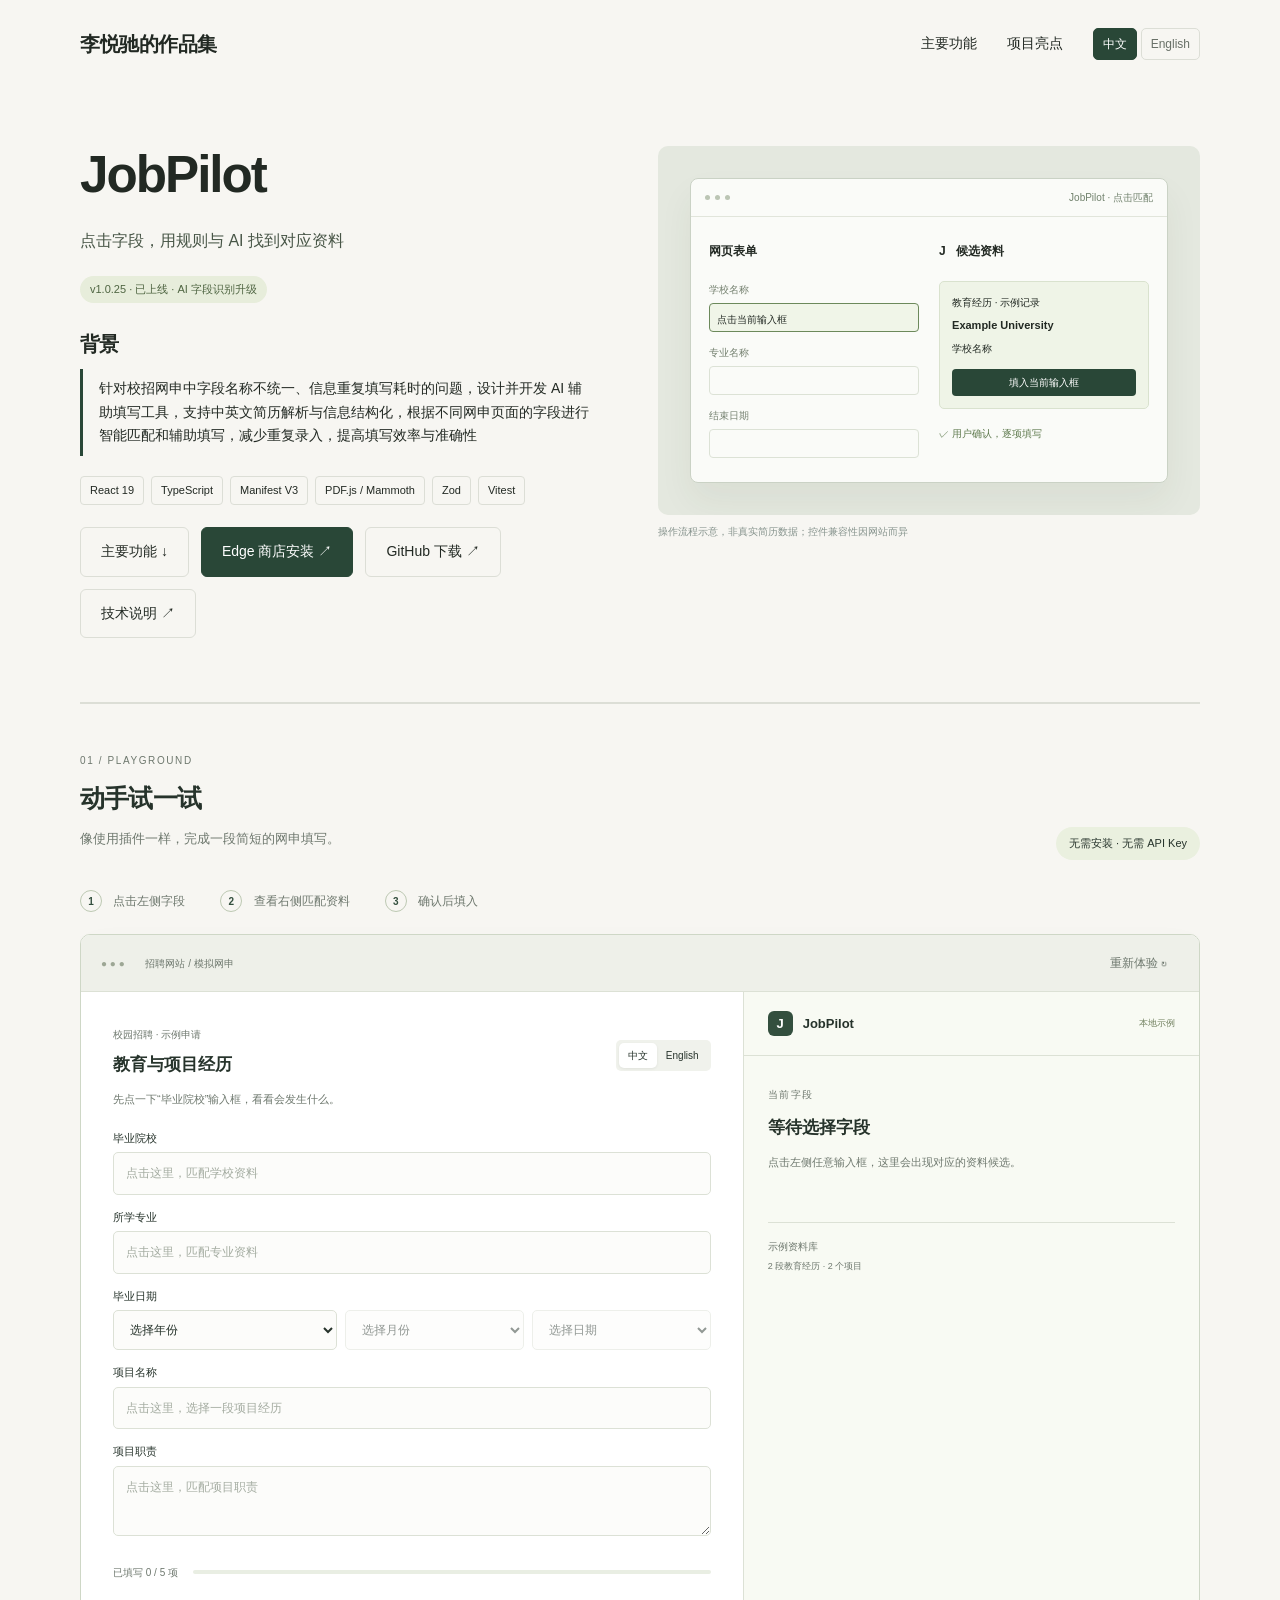
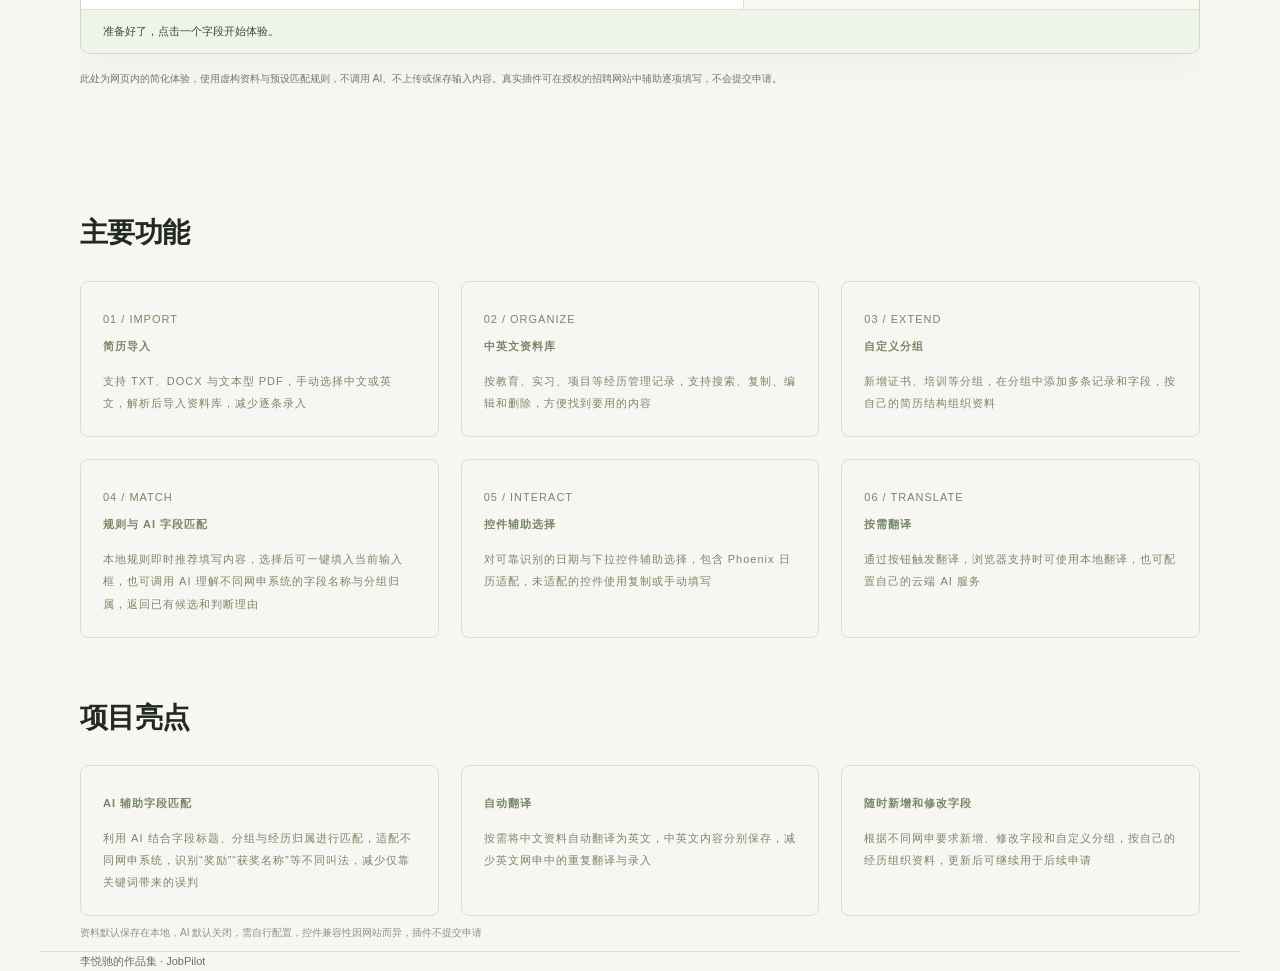
==== commit 255b676a: "Sync interactive playground with portfolio language" ====
--- a/index.html
+++ b/index.html
@@ -15,6 +15,6 @@
 
 <!-- JobPilot interactive playground: isolated from existing page styles -->
 <iframe id="jobpilot-playground" src="jobpilot-playground.html" title="动手试一试：JobPilot 互动体验" sandbox="allow-scripts" style="display:block;width:100%;height:1050px;border:0" loading="eager"></iframe>
-<script>(()=>{const frame=document.getElementById('jobpilot-playground');window.addEventListener('message',event=>{if(event.source===frame.contentWindow&&event.data?.type==='jobpilot-playground-height'&&Number.isFinite(event.data.height)){frame.style.height=Math.max(400,Math.ceil(event.data.height))+'px';}});})();</script>
+<script>(()=>{const frame=document.getElementById('jobpilot-playground');function syncLanguage(){frame.contentWindow.postMessage({type:'jobpilot-language',language:document.documentElement.lang==='en'?'en':'zh'},'*');frame.title=document.documentElement.lang==='en'?'Try it yourself: JobPilot interactive demo':'动手试一试：JobPilot 互动体验';}frame.addEventListener('load',syncLanguage);new MutationObserver(syncLanguage).observe(document.documentElement,{attributes:true,attributeFilter:['lang']});window.addEventListener('message',event=>{if(event.source!==frame.contentWindow)return;if(event.data?.type==='jobpilot-playground-ready')syncLanguage();if(event.data?.type==='jobpilot-playground-height'&&Number.isFinite(event.data.height)){frame.style.height=Math.max(400,Math.ceil(event.data.height))+'px';}});})();</script>
 <!-- End JobPilot interactive playground -->
 <section id="features" class="compact-section"><h2><span class="i18n-zh">主要功能</span><span class="i18n-en" lang="en">Key Features</span></h2><div class="case-grid"><div class="feature"><span>01 / IMPORT</span><h4><span class="i18n-zh">简历导入</span><span class="i18n-en" lang="en">Résumé Import</span></h4><p><span class="i18n-zh">支持 TXT、DOCX 与文本型 PDF，手动选择中文或英文，解析后导入资料库，减少逐条录入</span><span class="i18n-en" lang="en">Supports TXT, DOCX and text-based PDF files, with manual selection of Chinese or English, importing parsed information into the library to reduce entry of individual items</span></p></div><div class="feature"><span>02 / ORGANIZE</span><h4><span class="i18n-zh">中英文资料库</span><span class="i18n-en" lang="en">Chinese and English Information Library</span></h4><p><span class="i18n-zh">按教育、实习、项目等经历管理记录，支持搜索、复制、编辑和删除，方便找到要用的内容</span><span class="i18n-en" lang="en">Organizes records by education, internships, projects and other experiences, supporting search, copy, editing and deletion to make the information you need easier to find</span></p></div><div class="feature"><span>03 / EXTEND</span><h4><span class="i18n-zh">自定义分组</span><span class="i18n-en" lang="en">Custom Groups</span></h4><p><span class="i18n-zh">新增证书、培训等分组，在分组中添加多条记录和字段，按自己的简历结构组织资料</span><span class="i18n-en" lang="en">Add groups for certificates, training and other categories, with multiple records and fields in each group to organize information according to your résumé structure</span></p></div><div class="feature"><span>04 / MATCH</span><h4><span class="i18n-zh">规则与 AI 字段匹配</span><span class="i18n-en" lang="en">Rule-Based and AI Field Matching</span></h4><p><span class="i18n-zh">本地规则即时推荐填写内容，选择后可一键填入当前输入框，也可调用 AI 理解不同网申系统的字段名称与分组归属，返回已有候选和判断理由</span><span class="i18n-en" lang="en">Local rules instantly recommend information to enter, which can be selected and filled into the current field with one click, AI can also interpret field names and group membership across different application systems and return existing candidates with reasons for its judgment</span></p></div><div class="feature"><span>05 / INTERACT</span><h4><span class="i18n-zh">控件辅助选择</span><span class="i18n-en" lang="en">Assisted Control Selection</span></h4><p><span class="i18n-zh">对可靠识别的日期与下拉控件辅助选择，包含 Phoenix 日历适配，未适配的控件使用复制或手动填写</span><span class="i18n-en" lang="en">Assists with selections in reliably recognized date and dropdown controls, including support for Phoenix calendars, controls without support can be filled by copying or entering information manually</span></p></div><div class="feature"><span>06 / TRANSLATE</span><h4><span class="i18n-zh">按需翻译</span><span class="i18n-en" lang="en">On-Demand Translation</span></h4><p><span class="i18n-zh">通过按钮触发翻译，浏览器支持时可使用本地翻译，也可配置自己的云端 AI 服务</span><span class="i18n-en" lang="en">Translation is triggered by a button, using local translation when supported by the browser, or a cloud AI service that you configure</span></p></div></div></section><section class="compact-section" id="highlights"><h2><span class="i18n-zh">项目亮点</span><span class="i18n-en" lang="en">Project Highlights</span></h2><div class="case-grid"><div class="feature" id="jobpilot-ai"><h4><span class="i18n-zh">AI 辅助字段匹配</span><span class="i18n-en" lang="en">AI-Assisted Field Matching</span></h4><p><span class="i18n-zh">利用 AI 结合字段标题、分组与经历归属进行匹配，适配不同网申系统，识别“奖励”“获奖名称”等不同叫法，减少仅靠关键词带来的误判</span><span class="i18n-en" lang="en">Uses AI to match fields based on field titles, groups and the experiences they belong to, adapting to different application systems and recognizing variations such as “Award” and “Award Name” to reduce misjudgments from relying solely on keywords</span></p></div><div class="feature"><h4><span class="i18n-zh">自动翻译</span><span class="i18n-en" lang="en">Automatic Translation</span></h4><p><span class="i18n-zh">按需将中文资料自动翻译为英文，中英文内容分别保存，减少英文网申中的重复翻译与录入</span><span class="i18n-en" lang="en">Automatically translates Chinese information into English on demand, storing Chinese and English content separately to reduce repeated translation and entry in English-language applications</span></p></div><div class="feature"><h4><span class="i18n-zh">随时新增和修改字段</span><span class="i18n-en" lang="en">Add and Edit Fields at Any Time</span></h4><p><span class="i18n-zh">根据不同网申要求新增、修改字段和自定义分组，按自己的经历组织资料，更新后可继续用于后续申请</span><span class="i18n-en" lang="en">Add and edit fields and custom groups according to different application requirements, organize information around your own experiences and reuse updated information in subsequent applications</span></p></div></div><p class="illustration-note"><span class="i18n-zh">资料默认保存在本地，AI 默认关闭，需自行配置，控件兼容性因网站而异，插件不提交申请</span><span class="i18n-en" lang="en">Information is stored locally by default, AI is disabled by default and requires your own configuration, control compatibility varies by website, the extension does not submit applications</span></p></section></main><footer class="wrap"><span class="i18n-zh">李悦驰的作品集 · JobPilot</span><span class="i18n-en" lang="en">Li Yuechi’s Portfolio · JobPilot</span></footer><script>(()=>{const buttons=document.querySelectorAll("[data-language]");function setLanguage(language){const en=language==="en";document.documentElement.lang=en?"en":"zh-CN";document.title=en?"JobPilot · Li Yuechi’s Portfolio":"JobPilot · 李悦驰的作品集";document.querySelector("meta[name=description]").content=en?"JobPilot portfolio: background, key features and project highlights":"JobPilot 作品集：背景、主要功能与项目亮点";buttons.forEach(button=>button.setAttribute("aria-pressed",String(button.dataset.language===language)));}buttons.forEach(button=>button.addEventListener("click",()=>{const language=button.dataset.language;setLanguage(language);const url=new URL(location.href);if(language==="en")url.searchParams.set("lang","en");else url.searchParams.delete("lang");history.replaceState(null,"",url);}));setLanguage(new URLSearchParams(location.search).get("lang")==="en"?"en":"zh");})();</script></body></html>
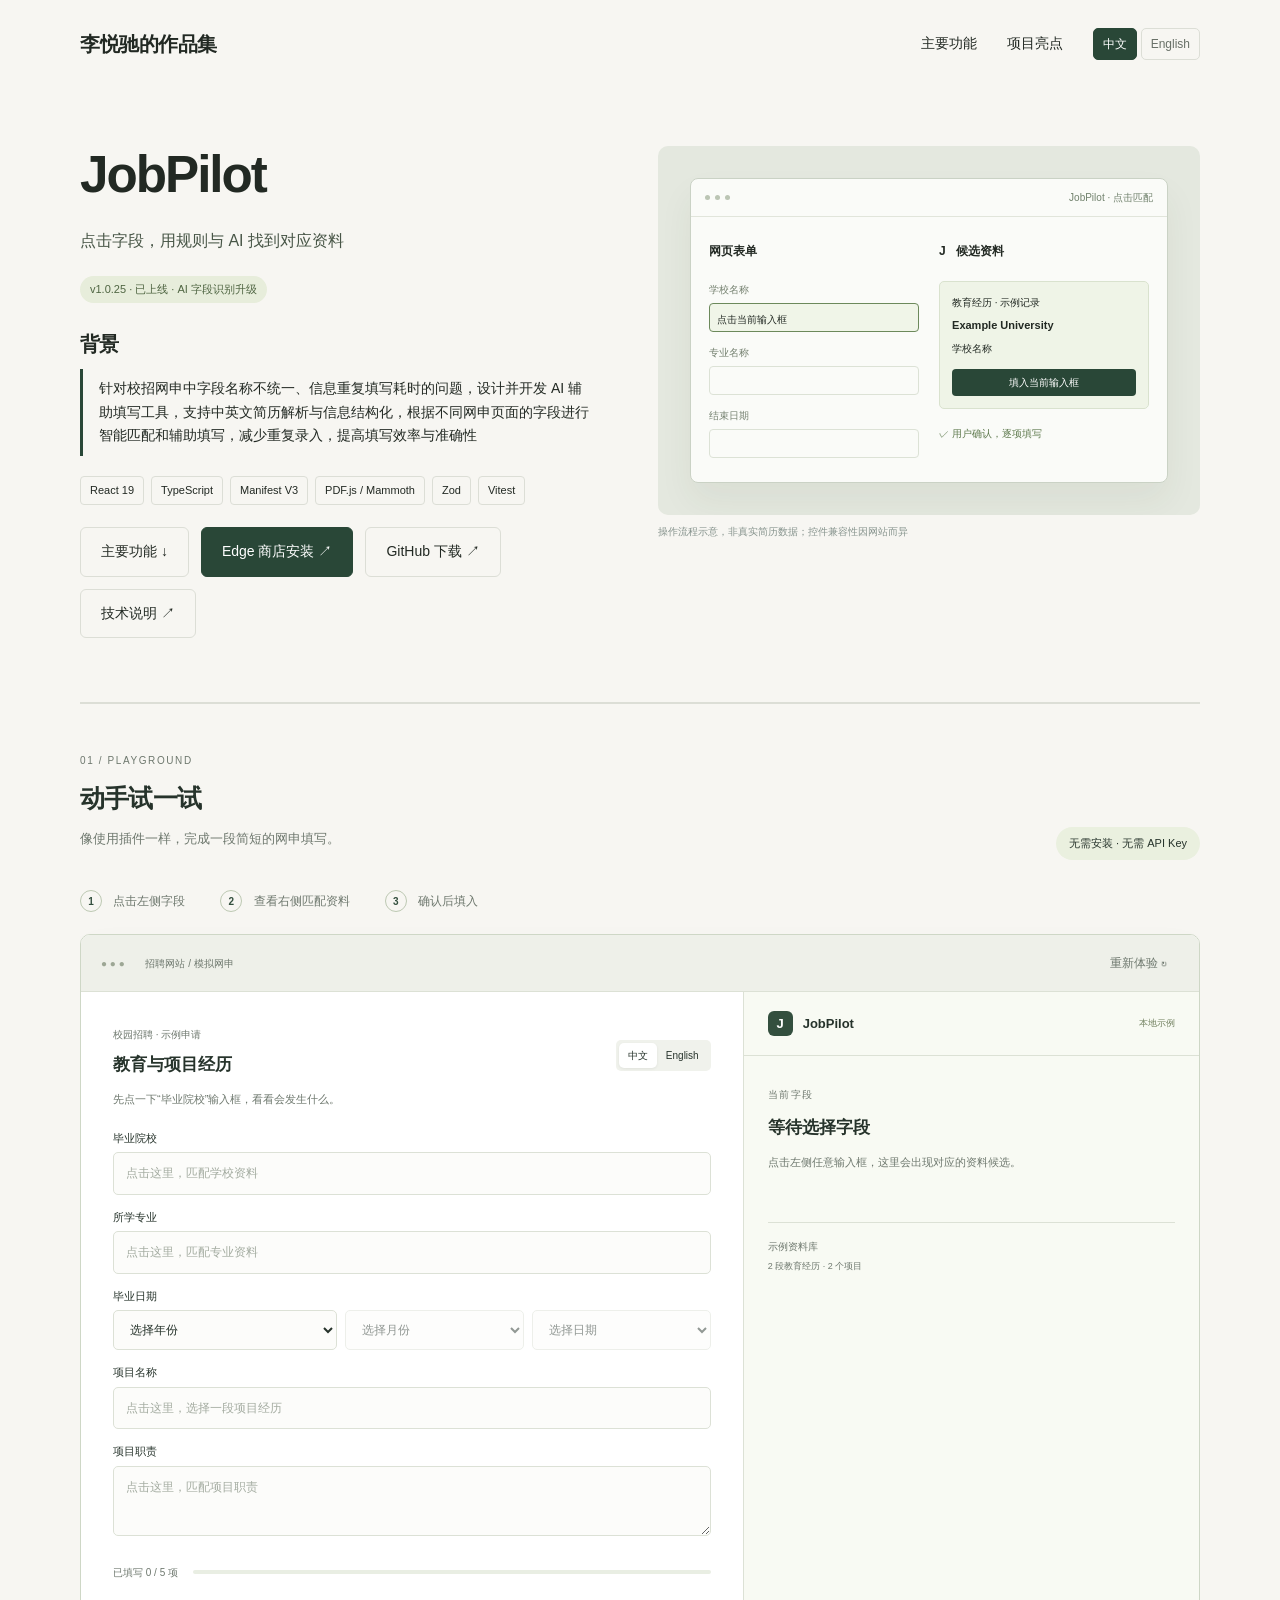
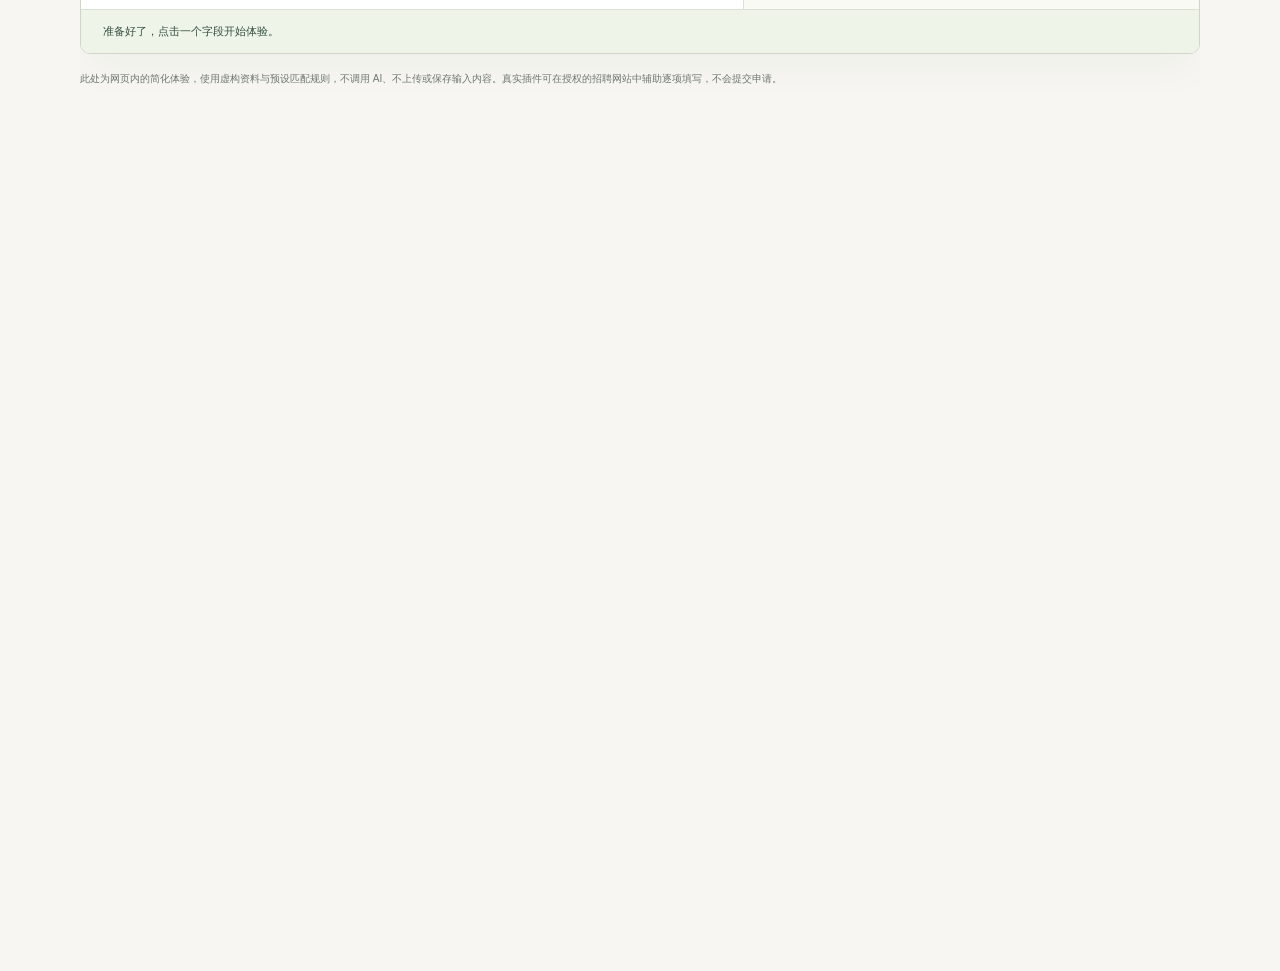
==== commit 3c3d713a: "Refresh playground language assets" ====
--- a/index.html
+++ b/index.html
@@ -14,7 +14,7 @@
 <body><nav class="wrap"><a class="brand" href="#"><span class="i18n-zh">李悦驰的作品集</span><span class="i18n-en" lang="en">Li Yuechi’s Portfolio</span></a><div class="navlinks"><a href="#features"><span class="i18n-zh">主要功能</span><span class="i18n-en" lang="en">Key Features</span></a><a href="#highlights"><span class="i18n-zh">项目亮点</span><span class="i18n-en" lang="en">Project Highlights</span></a><div class="language-switch" role="group" aria-label="语言 / Language"><button type="button" data-language="zh" aria-pressed="true" lang="zh-CN">中文</button><button type="button" data-language="en" aria-pressed="false" lang="en">English</button></div></div></nav><main class="wrap"><article class="project" id="jobpilot"><div><h1>JobPilot</h1><div class="subtitle"><span class="i18n-zh">点击字段，用规则与 AI 找到对应资料</span><span class="i18n-en" lang="en">Click a field to find matching information using rules and AI</span></div><span class="status"><span class="i18n-zh">v1.0.25 · 已上线 · AI 字段识别升级</span><span class="i18n-en" lang="en">v1.0.25 · Live · AI field recognition upgrade</span></span><h2 class="section-label" style="margin:24px 0 8px"><span class="i18n-zh">背景</span><span class="i18n-en" lang="en">Background</span></h2><div class="highlight-note" style="margin-top:0"><span class="i18n-zh">针对校招网申中字段名称不统一、信息重复填写耗时的问题，设计并开发 AI 辅助填写工具，支持中英文简历解析与信息结构化，根据不同网申页面的字段进行智能匹配和辅助填写，减少重复录入，提高填写效率与准确性</span><span class="i18n-en" lang="en">Designed and developed an AI-assisted form-filling tool to address inconsistent field names and time-consuming repetitive data entry in campus recruitment applications, supporting Chinese and English résumé parsing and information structuring, with intelligent matching and assisted entry based on the fields on different application pages to reduce repetitive input and improve completion efficiency and accuracy</span></div><div class="tags"><span class="tag">React 19</span><span class="tag">TypeScript</span><span class="tag">Manifest V3</span><span class="tag">PDF.js / Mammoth</span><span class="tag">Zod</span><span class="tag">Vitest</span></div><div class="buttons"><a class="btn" href="#features"><span class="i18n-zh">主要功能 ↓</span><span class="i18n-en" lang="en">Key Features ↓</span></a><a class="btn primary" href="https://microsoftedge.microsoft.com/addons/detail/apcpkfhlajlfbkmekglbbkgacjjhglie" target="_blank" rel="noopener noreferrer"><span class="i18n-zh">Edge 商店安装 ↗</span><span class="i18n-en" lang="en">Install from Edge Add-ons ↗</span></a><a class="btn" href="https://github.com/nikiwonjay/JobPilot" target="_blank" rel="noopener noreferrer"><span class="i18n-zh">GitHub 下载 ↗</span><span class="i18n-en" lang="en">Download on GitHub ↗</span></a><a class="btn" href="https://github.com/nikiwonjay/JobPilot#技术栈与架构" target="_blank" rel="noopener noreferrer"><span class="i18n-zh">技术说明 ↗</span><span class="i18n-en" lang="en">Technical Details ↗</span></a></div></div><div><div class="visual job-visual" aria-hidden="true"><div class="mini-window"><div class="window-bar"><i></i><i></i><i></i><span><span class="i18n-zh">JobPilot · 点击匹配</span><span class="i18n-en" lang="en">JobPilot · Click to Match</span></span></div><div class="mini-body"><div><h4><span class="i18n-zh">网页表单</span><span class="i18n-en" lang="en">Web Form</span></h4><label><span class="i18n-zh">学校名称</span><span class="i18n-en" lang="en">School Name</span></label><div class="input-demo selected"><span class="i18n-zh">点击当前输入框</span><span class="i18n-en" lang="en">Click the Current Field</span></div><label><span class="i18n-zh">专业名称</span><span class="i18n-en" lang="en">Major</span></label><div class="input-demo"></div><label><span class="i18n-zh">结束日期</span><span class="i18n-en" lang="en">End Date</span></label><div class="input-demo"></div></div><div><h4><span class="i18n-zh">J &nbsp; 候选资料</span><span class="i18n-en" lang="en">J &nbsp; Matching Information</span></h4><div class="match-box"><span class="i18n-zh">教育经历 · 示例记录</span><span class="i18n-en" lang="en">Education · Sample Record</span><strong>Example University</strong><span class="i18n-zh">学校名称</span><span class="i18n-en" lang="en">School Name</span><div class="fake-button"><span class="i18n-zh">填入当前输入框</span><span class="i18n-en" lang="en">Fill the Current Field</span></div></div><div class="check"><span class="i18n-zh">✓ 用户确认，逐项填写</span><span class="i18n-en" lang="en">✓ User confirmation, one field at a time</span></div></div></div></div></div><p class="illustration-note"><span class="i18n-zh">操作流程示意，非真实简历数据；控件兼容性因网站而异</span><span class="i18n-en" lang="en">Illustration of the workflow, not real résumé data; control compatibility varies by website</span></p></div></article>
 
 <!-- JobPilot interactive playground: isolated from existing page styles -->
-<iframe id="jobpilot-playground" src="jobpilot-playground.html" title="动手试一试：JobPilot 互动体验" sandbox="allow-scripts" style="display:block;width:100%;height:1050px;border:0" loading="eager"></iframe>
+<iframe id="jobpilot-playground" src="jobpilot-playground.html?v=language-sync-1" title="动手试一试：JobPilot 互动体验" sandbox="allow-scripts" style="display:block;width:100%;height:1050px;border:0" loading="eager"></iframe>
 <script>(()=>{const frame=document.getElementById('jobpilot-playground');function syncLanguage(){frame.contentWindow.postMessage({type:'jobpilot-language',language:document.documentElement.lang==='en'?'en':'zh'},'*');frame.title=document.documentElement.lang==='en'?'Try it yourself: JobPilot interactive demo':'动手试一试：JobPilot 互动体验';}frame.addEventListener('load',syncLanguage);new MutationObserver(syncLanguage).observe(document.documentElement,{attributes:true,attributeFilter:['lang']});window.addEventListener('message',event=>{if(event.source!==frame.contentWindow)return;if(event.data?.type==='jobpilot-playground-ready')syncLanguage();if(event.data?.type==='jobpilot-playground-height'&&Number.isFinite(event.data.height)){frame.style.height=Math.max(400,Math.ceil(event.data.height))+'px';}});})();</script>
 <!-- End JobPilot interactive playground -->
 <section id="features" class="compact-section"><h2><span class="i18n-zh">主要功能</span><span class="i18n-en" lang="en">Key Features</span></h2><div class="case-grid"><div class="feature"><span>01 / IMPORT</span><h4><span class="i18n-zh">简历导入</span><span class="i18n-en" lang="en">Résumé Import</span></h4><p><span class="i18n-zh">支持 TXT、DOCX 与文本型 PDF，手动选择中文或英文，解析后导入资料库，减少逐条录入</span><span class="i18n-en" lang="en">Supports TXT, DOCX and text-based PDF files, with manual selection of Chinese or English, importing parsed information into the library to reduce entry of individual items</span></p></div><div class="feature"><span>02 / ORGANIZE</span><h4><span class="i18n-zh">中英文资料库</span><span class="i18n-en" lang="en">Chinese and English Information Library</span></h4><p><span class="i18n-zh">按教育、实习、项目等经历管理记录，支持搜索、复制、编辑和删除，方便找到要用的内容</span><span class="i18n-en" lang="en">Organizes records by education, internships, projects and other experiences, supporting search, copy, editing and deletion to make the information you need easier to find</span></p></div><div class="feature"><span>03 / EXTEND</span><h4><span class="i18n-zh">自定义分组</span><span class="i18n-en" lang="en">Custom Groups</span></h4><p><span class="i18n-zh">新增证书、培训等分组，在分组中添加多条记录和字段，按自己的简历结构组织资料</span><span class="i18n-en" lang="en">Add groups for certificates, training and other categories, with multiple records and fields in each group to organize information according to your résumé structure</span></p></div><div class="feature"><span>04 / MATCH</span><h4><span class="i18n-zh">规则与 AI 字段匹配</span><span class="i18n-en" lang="en">Rule-Based and AI Field Matching</span></h4><p><span class="i18n-zh">本地规则即时推荐填写内容，选择后可一键填入当前输入框，也可调用 AI 理解不同网申系统的字段名称与分组归属，返回已有候选和判断理由</span><span class="i18n-en" lang="en">Local rules instantly recommend information to enter, which can be selected and filled into the current field with one click, AI can also interpret field names and group membership across different application systems and return existing candidates with reasons for its judgment</span></p></div><div class="feature"><span>05 / INTERACT</span><h4><span class="i18n-zh">控件辅助选择</span><span class="i18n-en" lang="en">Assisted Control Selection</span></h4><p><span class="i18n-zh">对可靠识别的日期与下拉控件辅助选择，包含 Phoenix 日历适配，未适配的控件使用复制或手动填写</span><span class="i18n-en" lang="en">Assists with selections in reliably recognized date and dropdown controls, including support for Phoenix calendars, controls without support can be filled by copying or entering information manually</span></p></div><div class="feature"><span>06 / TRANSLATE</span><h4><span class="i18n-zh">按需翻译</span><span class="i18n-en" lang="en">On-Demand Translation</span></h4><p><span class="i18n-zh">通过按钮触发翻译，浏览器支持时可使用本地翻译，也可配置自己的云端 AI 服务</span><span class="i18n-en" lang="en">Translation is triggered by a button, using local translation when supported by the browser, or a cloud AI service that you configure</span></p></div></div></section><section class="compact-section" id="highlights"><h2><span class="i18n-zh">项目亮点</span><span class="i18n-en" lang="en">Project Highlights</span></h2><div class="case-grid"><div class="feature" id="jobpilot-ai"><h4><span class="i18n-zh">AI 辅助字段匹配</span><span class="i18n-en" lang="en">AI-Assisted Field Matching</span></h4><p><span class="i18n-zh">利用 AI 结合字段标题、分组与经历归属进行匹配，适配不同网申系统，识别“奖励”“获奖名称”等不同叫法，减少仅靠关键词带来的误判</span><span class="i18n-en" lang="en">Uses AI to match fields based on field titles, groups and the experiences they belong to, adapting to different application systems and recognizing variations such as “Award” and “Award Name” to reduce misjudgments from relying solely on keywords</span></p></div><div class="feature"><h4><span class="i18n-zh">自动翻译</span><span class="i18n-en" lang="en">Automatic Translation</span></h4><p><span class="i18n-zh">按需将中文资料自动翻译为英文，中英文内容分别保存，减少英文网申中的重复翻译与录入</span><span class="i18n-en" lang="en">Automatically translates Chinese information into English on demand, storing Chinese and English content separately to reduce repeated translation and entry in English-language applications</span></p></div><div class="feature"><h4><span class="i18n-zh">随时新增和修改字段</span><span class="i18n-en" lang="en">Add and Edit Fields at Any Time</span></h4><p><span class="i18n-zh">根据不同网申要求新增、修改字段和自定义分组，按自己的经历组织资料，更新后可继续用于后续申请</span><span class="i18n-en" lang="en">Add and edit fields and custom groups according to different application requirements, organize information around your own experiences and reuse updated information in subsequent applications</span></p></div></div><p class="illustration-note"><span class="i18n-zh">资料默认保存在本地，AI 默认关闭，需自行配置，控件兼容性因网站而异，插件不提交申请</span><span class="i18n-en" lang="en">Information is stored locally by default, AI is disabled by default and requires your own configuration, control compatibility varies by website, the extension does not submit applications</span></p></section></main><footer class="wrap"><span class="i18n-zh">李悦驰的作品集 · JobPilot</span><span class="i18n-en" lang="en">Li Yuechi’s Portfolio · JobPilot</span></footer><script>(()=>{const buttons=document.querySelectorAll("[data-language]");function setLanguage(language){const en=language==="en";document.documentElement.lang=en?"en":"zh-CN";document.title=en?"JobPilot · Li Yuechi’s Portfolio":"JobPilot · 李悦驰的作品集";document.querySelector("meta[name=description]").content=en?"JobPilot portfolio: background, key features and project highlights":"JobPilot 作品集：背景、主要功能与项目亮点";buttons.forEach(button=>button.setAttribute("aria-pressed",String(button.dataset.language===language)));}buttons.forEach(button=>button.addEventListener("click",()=>{const language=button.dataset.language;setLanguage(language);const url=new URL(location.href);if(language==="en")url.searchParams.set("lang","en");else url.searchParams.delete("lang");history.replaceState(null,"",url);}));setLanguage(new URLSearchParams(location.search).get("lang")==="en"?"en":"zh");})();</script></body></html>
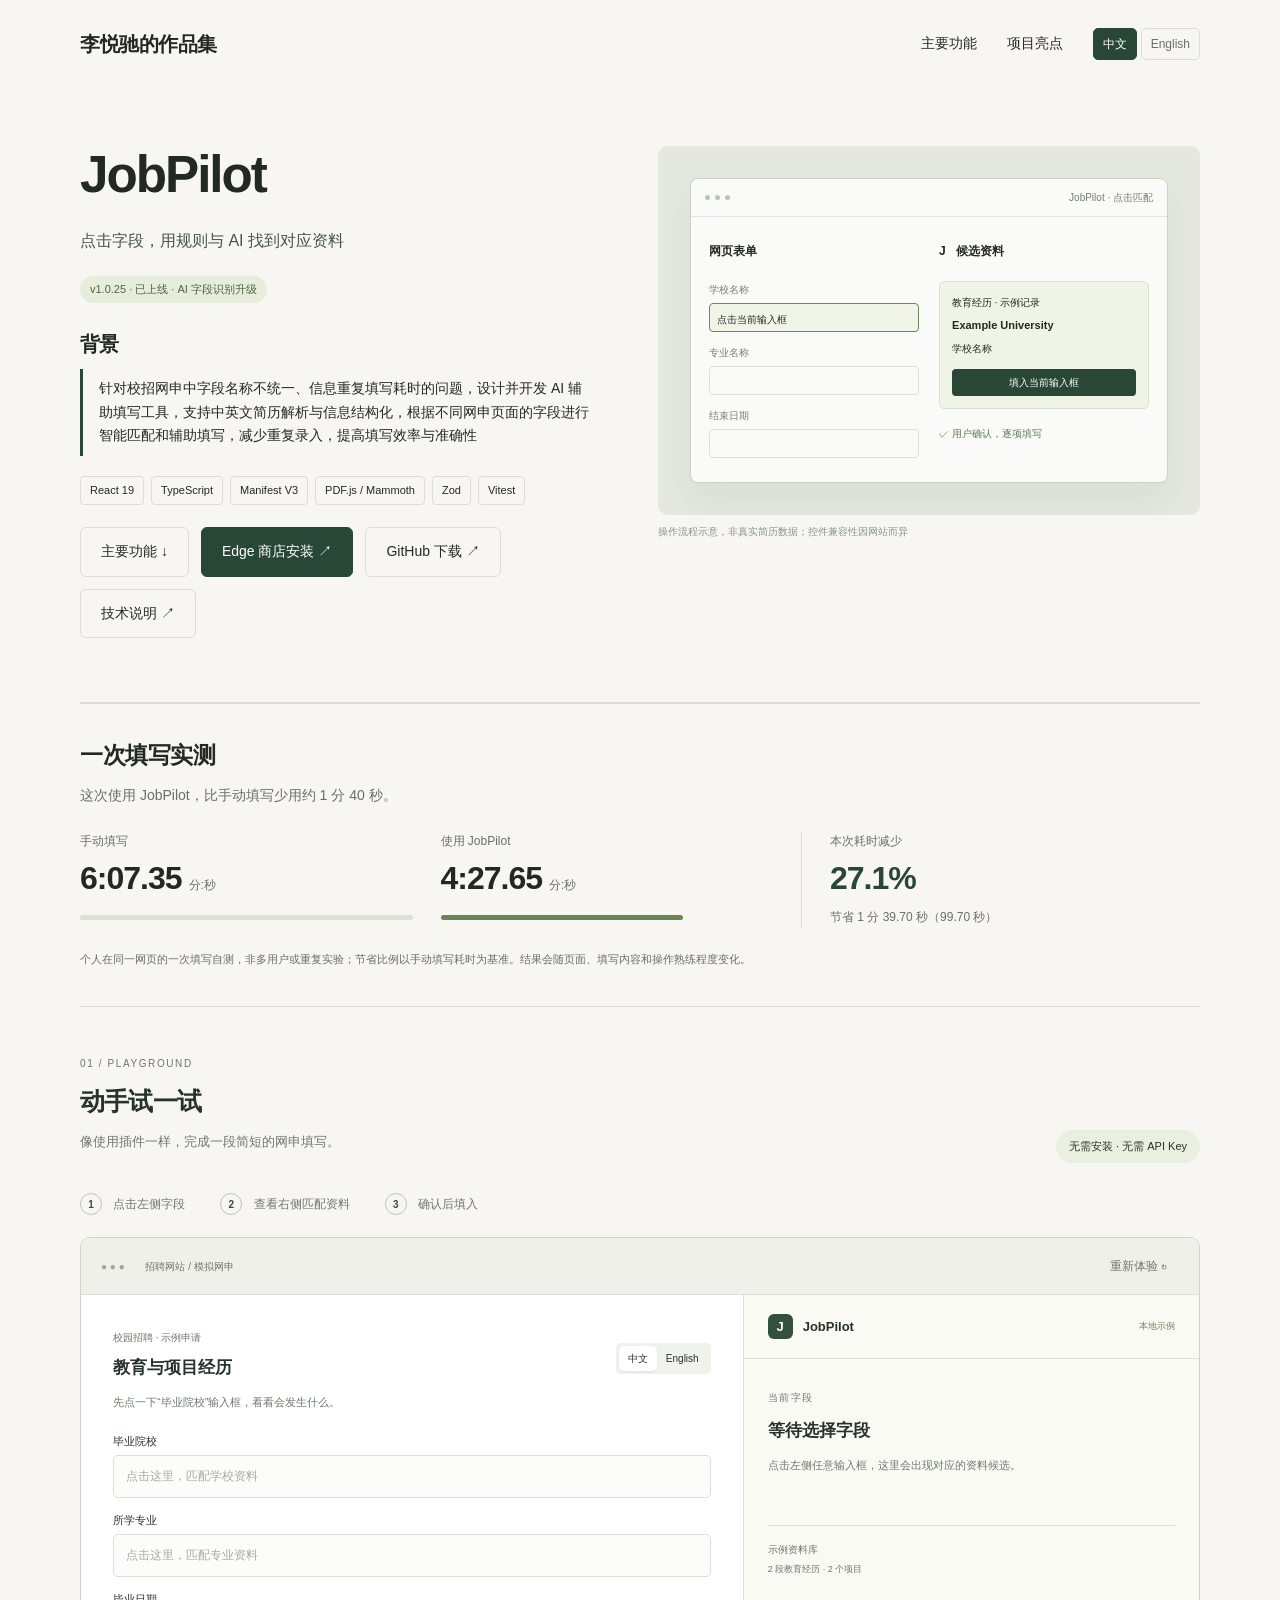
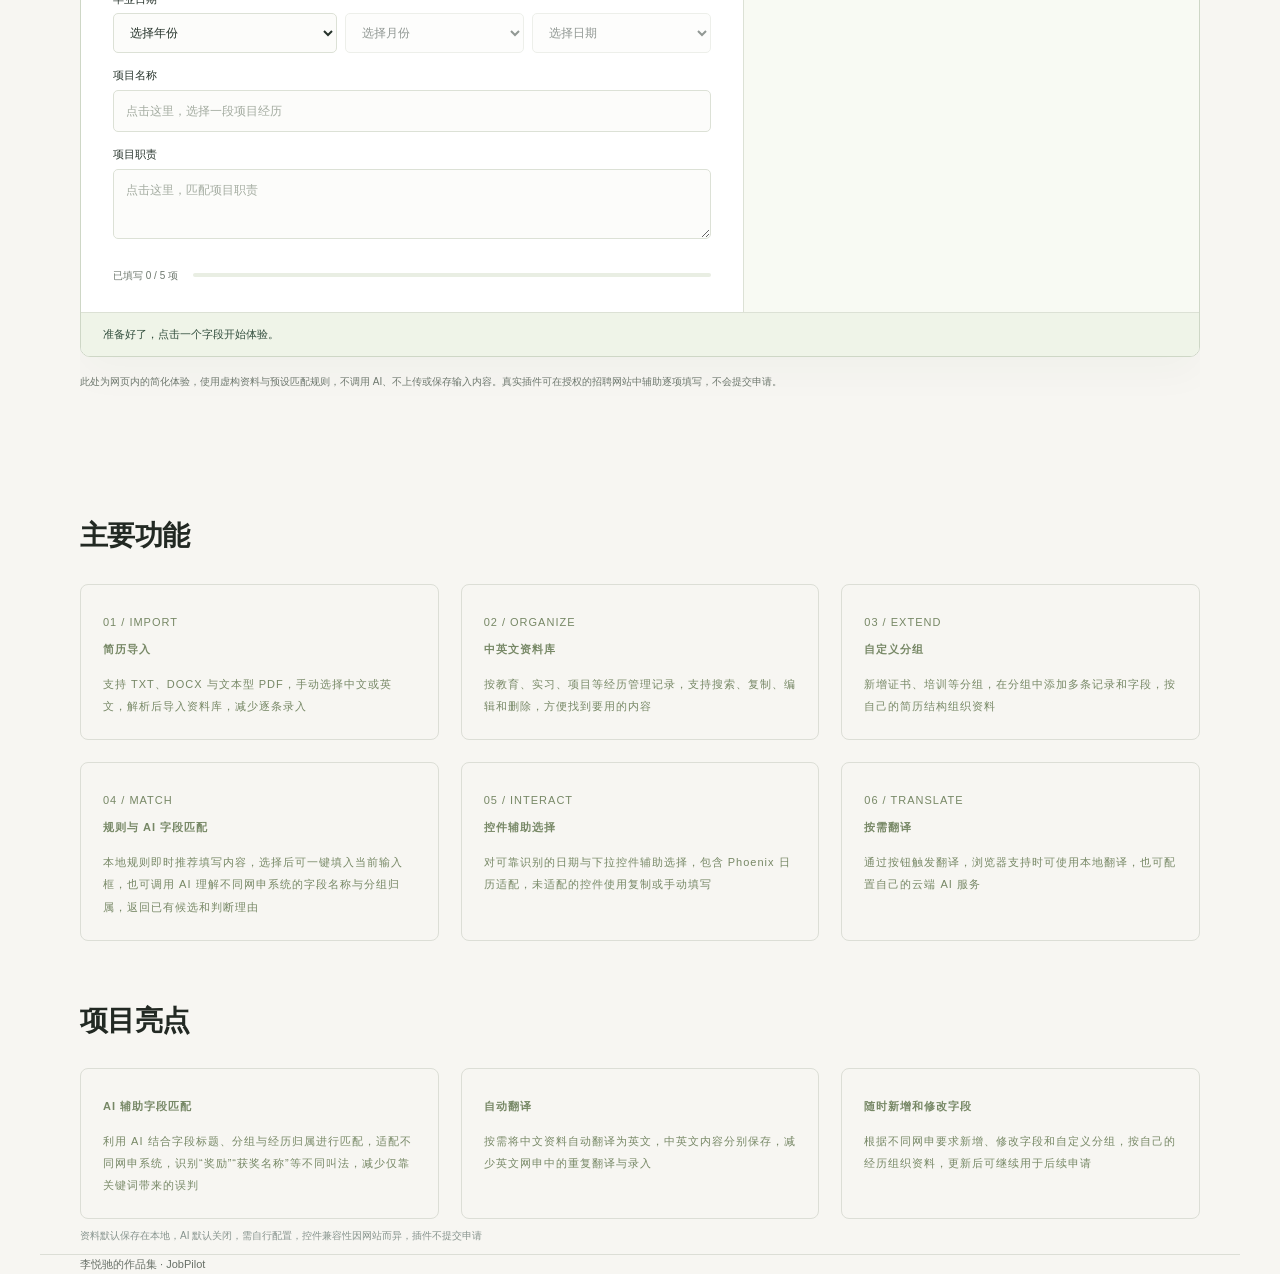
==== commit 6bc6f700: "Add single self-test timing comparison" ====
--- a/index.html
+++ b/index.html
@@ -13,6 +13,21 @@
 <style>.i18n-en{display:none}html[lang="en"] .i18n-zh{display:none}html[lang="en"] .i18n-en{display:inline}.brand .i18n-zh,.brand .i18n-en{font:inherit;color:inherit;margin:0}.language-switch{display:flex;gap:4px;white-space:nowrap}.language-switch button{padding:5px 9px;border:1px solid var(--line);border-radius:5px;background:transparent;color:var(--muted);cursor:pointer;font-size:12px}.language-switch button[aria-pressed="true"]{background:var(--green);color:white;border-color:var(--green)}nav{flex-wrap:wrap;height:auto;min-height:88px;padding-top:20px!important;padding-bottom:20px!important}.navlinks{align-items:center;flex-wrap:wrap}html[lang="en"] .input-demo{height:auto;min-height:29px}@media(max-width:600px){nav{gap:12px}.navlinks{gap:12px}.brand{font-size:18px}}</style></head>
 <body><nav class="wrap"><a class="brand" href="#"><span class="i18n-zh">李悦驰的作品集</span><span class="i18n-en" lang="en">Li Yuechi’s Portfolio</span></a><div class="navlinks"><a href="#features"><span class="i18n-zh">主要功能</span><span class="i18n-en" lang="en">Key Features</span></a><a href="#highlights"><span class="i18n-zh">项目亮点</span><span class="i18n-en" lang="en">Project Highlights</span></a><div class="language-switch" role="group" aria-label="语言 / Language"><button type="button" data-language="zh" aria-pressed="true" lang="zh-CN">中文</button><button type="button" data-language="en" aria-pressed="false" lang="en">English</button></div></div></nav><main class="wrap"><article class="project" id="jobpilot"><div><h1>JobPilot</h1><div class="subtitle"><span class="i18n-zh">点击字段，用规则与 AI 找到对应资料</span><span class="i18n-en" lang="en">Click a field to find matching information using rules and AI</span></div><span class="status"><span class="i18n-zh">v1.0.25 · 已上线 · AI 字段识别升级</span><span class="i18n-en" lang="en">v1.0.25 · Live · AI field recognition upgrade</span></span><h2 class="section-label" style="margin:24px 0 8px"><span class="i18n-zh">背景</span><span class="i18n-en" lang="en">Background</span></h2><div class="highlight-note" style="margin-top:0"><span class="i18n-zh">针对校招网申中字段名称不统一、信息重复填写耗时的问题，设计并开发 AI 辅助填写工具，支持中英文简历解析与信息结构化，根据不同网申页面的字段进行智能匹配和辅助填写，减少重复录入，提高填写效率与准确性</span><span class="i18n-en" lang="en">Designed and developed an AI-assisted form-filling tool to address inconsistent field names and time-consuming repetitive data entry in campus recruitment applications, supporting Chinese and English résumé parsing and information structuring, with intelligent matching and assisted entry based on the fields on different application pages to reduce repetitive input and improve completion efficiency and accuracy</span></div><div class="tags"><span class="tag">React 19</span><span class="tag">TypeScript</span><span class="tag">Manifest V3</span><span class="tag">PDF.js / Mammoth</span><span class="tag">Zod</span><span class="tag">Vitest</span></div><div class="buttons"><a class="btn" href="#features"><span class="i18n-zh">主要功能 ↓</span><span class="i18n-en" lang="en">Key Features ↓</span></a><a class="btn primary" href="https://microsoftedge.microsoft.com/addons/detail/apcpkfhlajlfbkmekglbbkgacjjhglie" target="_blank" rel="noopener noreferrer"><span class="i18n-zh">Edge 商店安装 ↗</span><span class="i18n-en" lang="en">Install from Edge Add-ons ↗</span></a><a class="btn" href="https://github.com/nikiwonjay/JobPilot" target="_blank" rel="noopener noreferrer"><span class="i18n-zh">GitHub 下载 ↗</span><span class="i18n-en" lang="en">Download on GitHub ↗</span></a><a class="btn" href="https://github.com/nikiwonjay/JobPilot#技术栈与架构" target="_blank" rel="noopener noreferrer"><span class="i18n-zh">技术说明 ↗</span><span class="i18n-en" lang="en">Technical Details ↗</span></a></div></div><div><div class="visual job-visual" aria-hidden="true"><div class="mini-window"><div class="window-bar"><i></i><i></i><i></i><span><span class="i18n-zh">JobPilot · 点击匹配</span><span class="i18n-en" lang="en">JobPilot · Click to Match</span></span></div><div class="mini-body"><div><h4><span class="i18n-zh">网页表单</span><span class="i18n-en" lang="en">Web Form</span></h4><label><span class="i18n-zh">学校名称</span><span class="i18n-en" lang="en">School Name</span></label><div class="input-demo selected"><span class="i18n-zh">点击当前输入框</span><span class="i18n-en" lang="en">Click the Current Field</span></div><label><span class="i18n-zh">专业名称</span><span class="i18n-en" lang="en">Major</span></label><div class="input-demo"></div><label><span class="i18n-zh">结束日期</span><span class="i18n-en" lang="en">End Date</span></label><div class="input-demo"></div></div><div><h4><span class="i18n-zh">J &nbsp; 候选资料</span><span class="i18n-en" lang="en">J &nbsp; Matching Information</span></h4><div class="match-box"><span class="i18n-zh">教育经历 · 示例记录</span><span class="i18n-en" lang="en">Education · Sample Record</span><strong>Example University</strong><span class="i18n-zh">学校名称</span><span class="i18n-en" lang="en">School Name</span><div class="fake-button"><span class="i18n-zh">填入当前输入框</span><span class="i18n-en" lang="en">Fill the Current Field</span></div></div><div class="check"><span class="i18n-zh">✓ 用户确认，逐项填写</span><span class="i18n-en" lang="en">✓ User confirmation, one field at a time</span></div></div></div></div></div><p class="illustration-note"><span class="i18n-zh">操作流程示意，非真实简历数据；控件兼容性因网站而异</span><span class="i18n-en" lang="en">Illustration of the workflow, not real résumé data; control compatibility varies by website</span></p></div></article>
 
+<!-- Single self-reported timing comparison -->
+<style>
+.jp-timing{padding:32px 0 38px;border-top:1px solid var(--line);color:var(--ink)}.jp-timing .jp-timing-heading{font-size:23px;margin:0 0 8px;letter-spacing:-.5px}.jp-timing .jp-timing-subtitle{font-size:14px;color:var(--muted);margin:0 0 24px}.jp-timing-grid{display:grid;grid-template-columns:1fr 1fr 1.2fr;gap:28px}.jp-timing-label{font-size:12px;color:var(--muted);margin-bottom:6px}.jp-timing-number{font-size:32px;font-weight:600;letter-spacing:-1px;font-variant-numeric:tabular-nums;line-height:1.3}.jp-timing-unit{font-size:12px;font-weight:400;letter-spacing:0;color:var(--muted);margin-left:7px}.jp-timing-bar{height:5px;border-radius:5px;background:#dce1d5;margin-top:16px}.jp-timing-bar.jp-timing-plugin{width:72.86%;background:#6b8455}.jp-timing-saving{border-left:1px solid var(--line);padding-left:28px}.jp-timing-saving .jp-timing-number{color:var(--green)}.jp-timing-detail{font-size:12px;color:var(--muted);margin:8px 0 0}.jp-timing-note{font-size:11px;color:var(--muted);margin:22px 0 0;max-width:900px}@media(max-width:600px){.jp-timing-grid{grid-template-columns:1fr 1fr;gap:22px}.jp-timing-saving{grid-column:1/-1;border-left:0;border-top:1px solid var(--line);padding:18px 0 0}.jp-timing-number{font-size:28px}}
+</style>
+<section class="jp-timing" aria-labelledby="jp-timing-title">
+<h2 class="jp-timing-heading" id="jp-timing-title"><span class="i18n-zh">一次填写实测</span><span class="i18n-en" lang="en">One form-filling self-test</span></h2>
+<p class="jp-timing-subtitle"><span class="i18n-zh">这次使用 JobPilot，比手动填写少用约 1 分 40 秒。</span><span class="i18n-en" lang="en">In this trial, using JobPilot took about 1 minute 40 seconds less than manual entry.</span></p>
+<div class="jp-timing-grid">
+<div><div class="jp-timing-label"><span class="i18n-zh">手动填写</span><span class="i18n-en" lang="en">Manual entry</span></div><div class="jp-timing-number">6:07.35<span class="jp-timing-unit"><span class="i18n-zh">分:秒</span><span class="i18n-en" lang="en">min:sec</span></span></div><div class="jp-timing-bar" aria-hidden="true"></div></div>
+<div><div class="jp-timing-label"><span class="i18n-zh">使用 JobPilot</span><span class="i18n-en" lang="en">With JobPilot</span></div><div class="jp-timing-number">4:27.65<span class="jp-timing-unit"><span class="i18n-zh">分:秒</span><span class="i18n-en" lang="en">min:sec</span></span></div><div class="jp-timing-bar jp-timing-plugin" aria-hidden="true"></div></div>
+<div class="jp-timing-saving"><div class="jp-timing-label"><span class="i18n-zh">本次耗时减少</span><span class="i18n-en" lang="en">Less time in this trial</span></div><div class="jp-timing-number">27.1%</div><p class="jp-timing-detail"><span class="i18n-zh">节省 1 分 39.70 秒（99.70 秒）</span><span class="i18n-en" lang="en">Saved 1 min 39.70 sec (99.70 seconds)</span></p></div>
+</div>
+<p class="jp-timing-note"><span class="i18n-zh">个人在同一网页的一次填写自测，非多用户或重复实验；节省比例以手动填写耗时为基准。结果会随页面、填写内容和操作熟练程度变化。</span><span class="i18n-en" lang="en">One personal self-test on the same webpage, not a repeated or multi-user study. Time reduction is relative to manual entry. Results vary with the page, content entered and user familiarity.</span></p>
+</section>
+<!-- End single timing comparison -->
 <!-- JobPilot interactive playground: isolated from existing page styles -->
 <iframe id="jobpilot-playground" src="jobpilot-playground.html?v=language-sync-1" title="动手试一试：JobPilot 互动体验" sandbox="allow-scripts" style="display:block;width:100%;height:1050px;border:0" loading="eager"></iframe>
 <script>(()=>{const frame=document.getElementById('jobpilot-playground');function syncLanguage(){frame.contentWindow.postMessage({type:'jobpilot-language',language:document.documentElement.lang==='en'?'en':'zh'},'*');frame.title=document.documentElement.lang==='en'?'Try it yourself: JobPilot interactive demo':'动手试一试：JobPilot 互动体验';}frame.addEventListener('load',syncLanguage);new MutationObserver(syncLanguage).observe(document.documentElement,{attributes:true,attributeFilter:['lang']});window.addEventListener('message',event=>{if(event.source!==frame.contentWindow)return;if(event.data?.type==='jobpilot-playground-ready')syncLanguage();if(event.data?.type==='jobpilot-playground-height'&&Number.isFinite(event.data.height)){frame.style.height=Math.max(400,Math.ceil(event.data.height))+'px';}});})();</script>
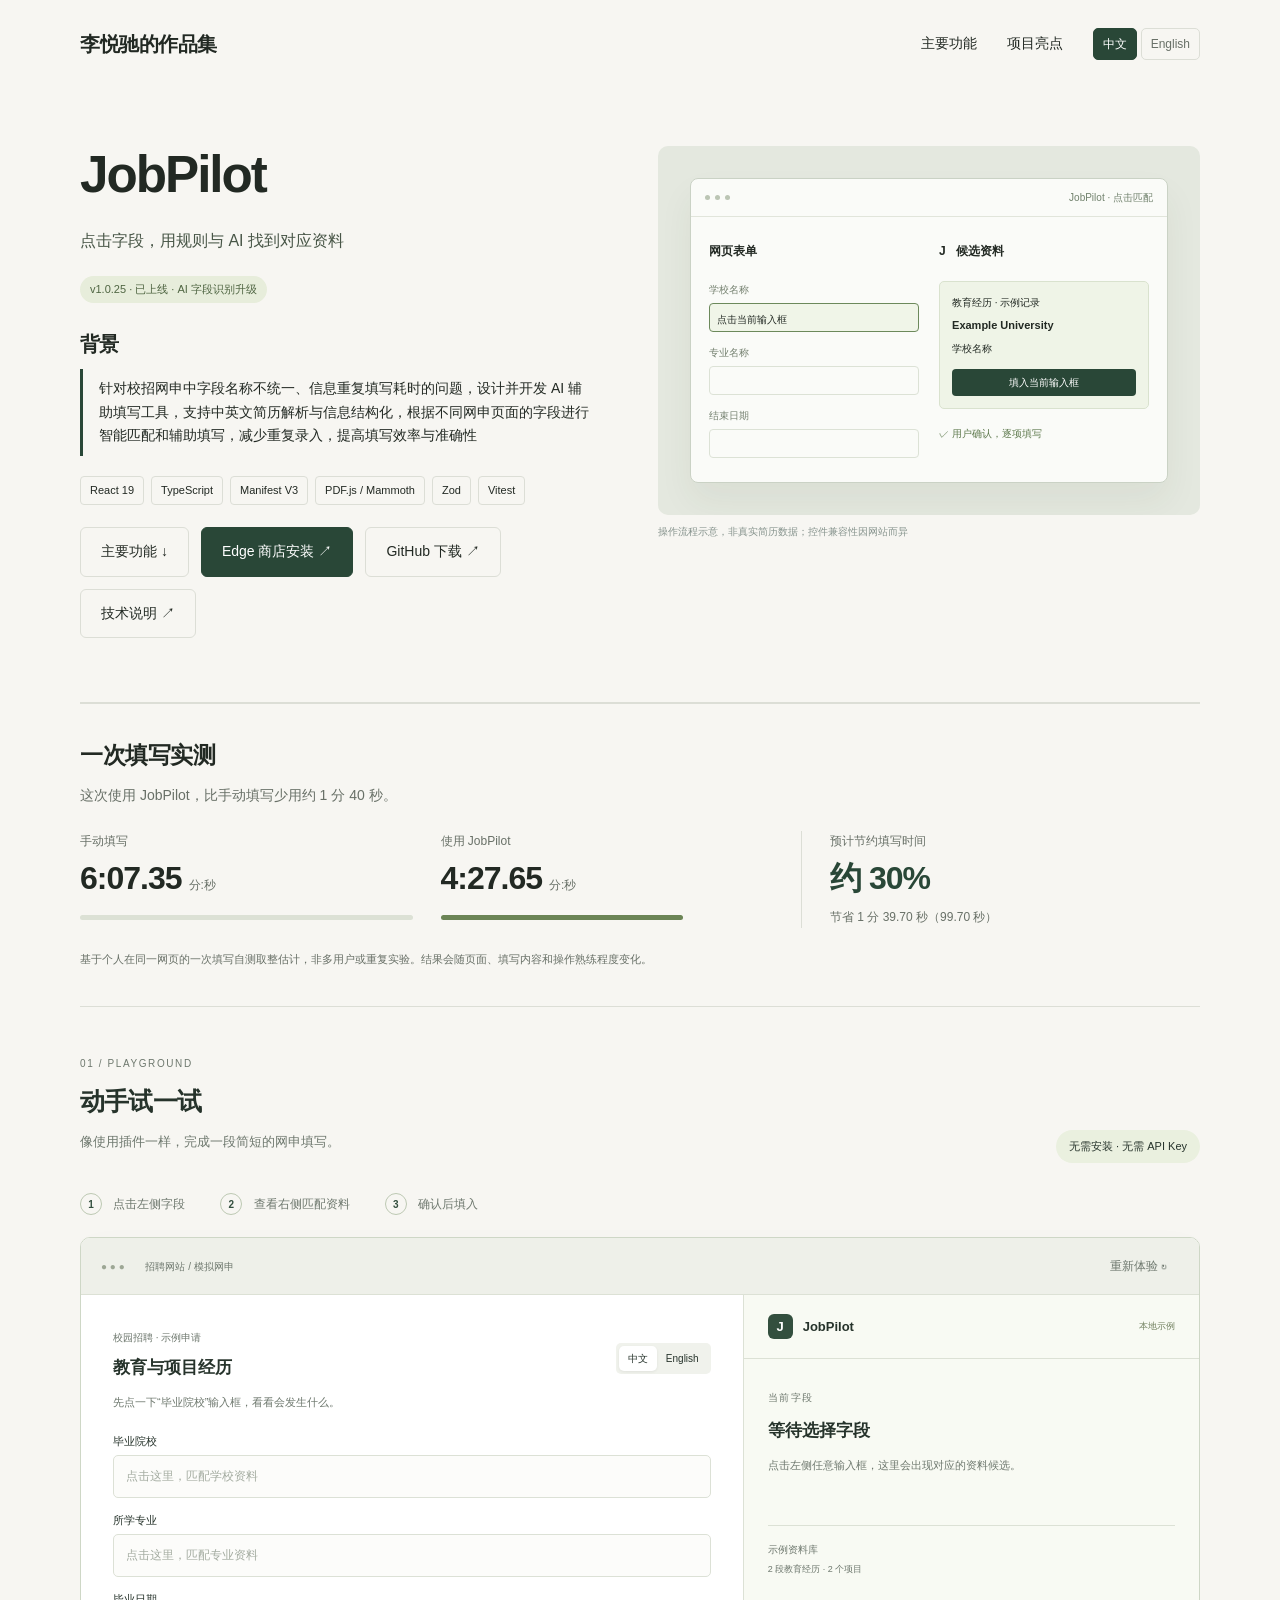
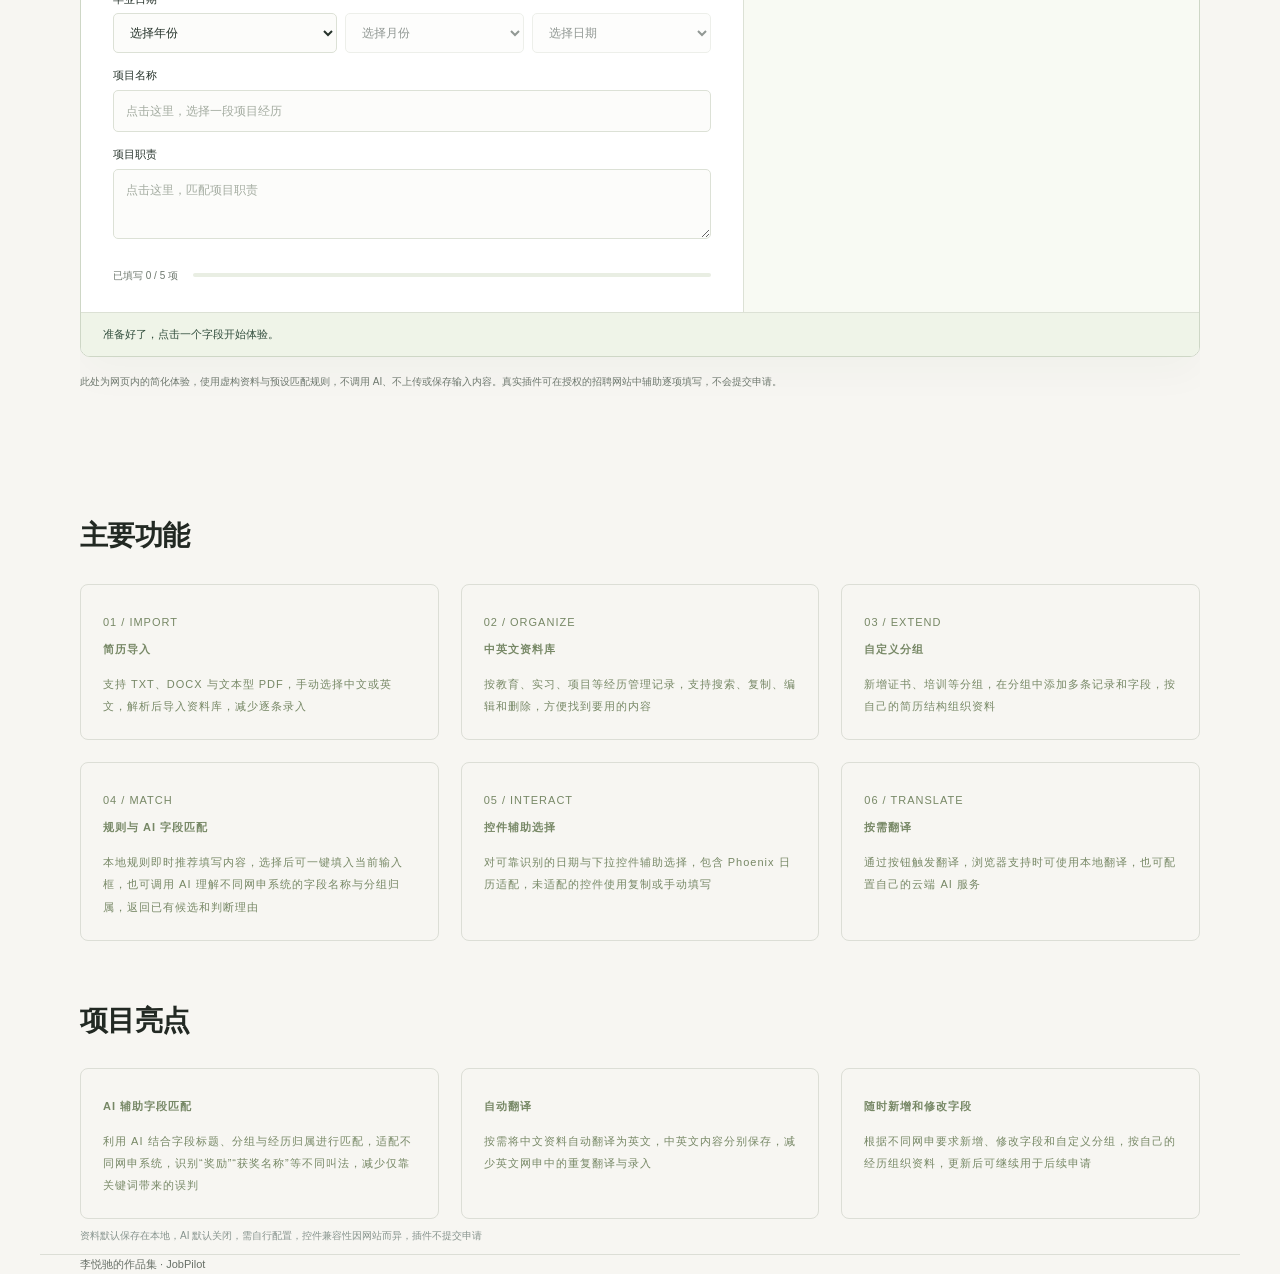
==== commit 57e2705d: "Show rounded 30 percent time-saving estimate" ====
--- a/index.html
+++ b/index.html
@@ -23,9 +23,9 @@
 <div class="jp-timing-grid">
 <div><div class="jp-timing-label"><span class="i18n-zh">手动填写</span><span class="i18n-en" lang="en">Manual entry</span></div><div class="jp-timing-number">6:07.35<span class="jp-timing-unit"><span class="i18n-zh">分:秒</span><span class="i18n-en" lang="en">min:sec</span></span></div><div class="jp-timing-bar" aria-hidden="true"></div></div>
 <div><div class="jp-timing-label"><span class="i18n-zh">使用 JobPilot</span><span class="i18n-en" lang="en">With JobPilot</span></div><div class="jp-timing-number">4:27.65<span class="jp-timing-unit"><span class="i18n-zh">分:秒</span><span class="i18n-en" lang="en">min:sec</span></span></div><div class="jp-timing-bar jp-timing-plugin" aria-hidden="true"></div></div>
-<div class="jp-timing-saving"><div class="jp-timing-label"><span class="i18n-zh">本次耗时减少</span><span class="i18n-en" lang="en">Less time in this trial</span></div><div class="jp-timing-number">27.1%</div><p class="jp-timing-detail"><span class="i18n-zh">节省 1 分 39.70 秒（99.70 秒）</span><span class="i18n-en" lang="en">Saved 1 min 39.70 sec (99.70 seconds)</span></p></div>
+<div class="jp-timing-saving"><div class="jp-timing-label"><span class="i18n-zh">预计节约填写时间</span><span class="i18n-en" lang="en">Estimated time saved</span></div><div class="jp-timing-number"><span class="i18n-zh">约 30%</span><span class="i18n-en" lang="en">~30%</span></div><p class="jp-timing-detail"><span class="i18n-zh">节省 1 分 39.70 秒（99.70 秒）</span><span class="i18n-en" lang="en">Saved 1 min 39.70 sec (99.70 seconds)</span></p></div>
 </div>
-<p class="jp-timing-note"><span class="i18n-zh">个人在同一网页的一次填写自测，非多用户或重复实验；节省比例以手动填写耗时为基准。结果会随页面、填写内容和操作熟练程度变化。</span><span class="i18n-en" lang="en">One personal self-test on the same webpage, not a repeated or multi-user study. Time reduction is relative to manual entry. Results vary with the page, content entered and user familiarity.</span></p>
+<p class="jp-timing-note"><span class="i18n-zh">基于个人在同一网页的一次填写自测取整估计，非多用户或重复实验。结果会随页面、填写内容和操作熟练程度变化。</span><span class="i18n-en" lang="en">Rounded estimate based on one personal self-test on the same webpage, not a repeated or multi-user study. Results vary with the page, content entered and user familiarity.</span></p>
 </section>
 <!-- End single timing comparison -->
 <!-- JobPilot interactive playground: isolated from existing page styles -->
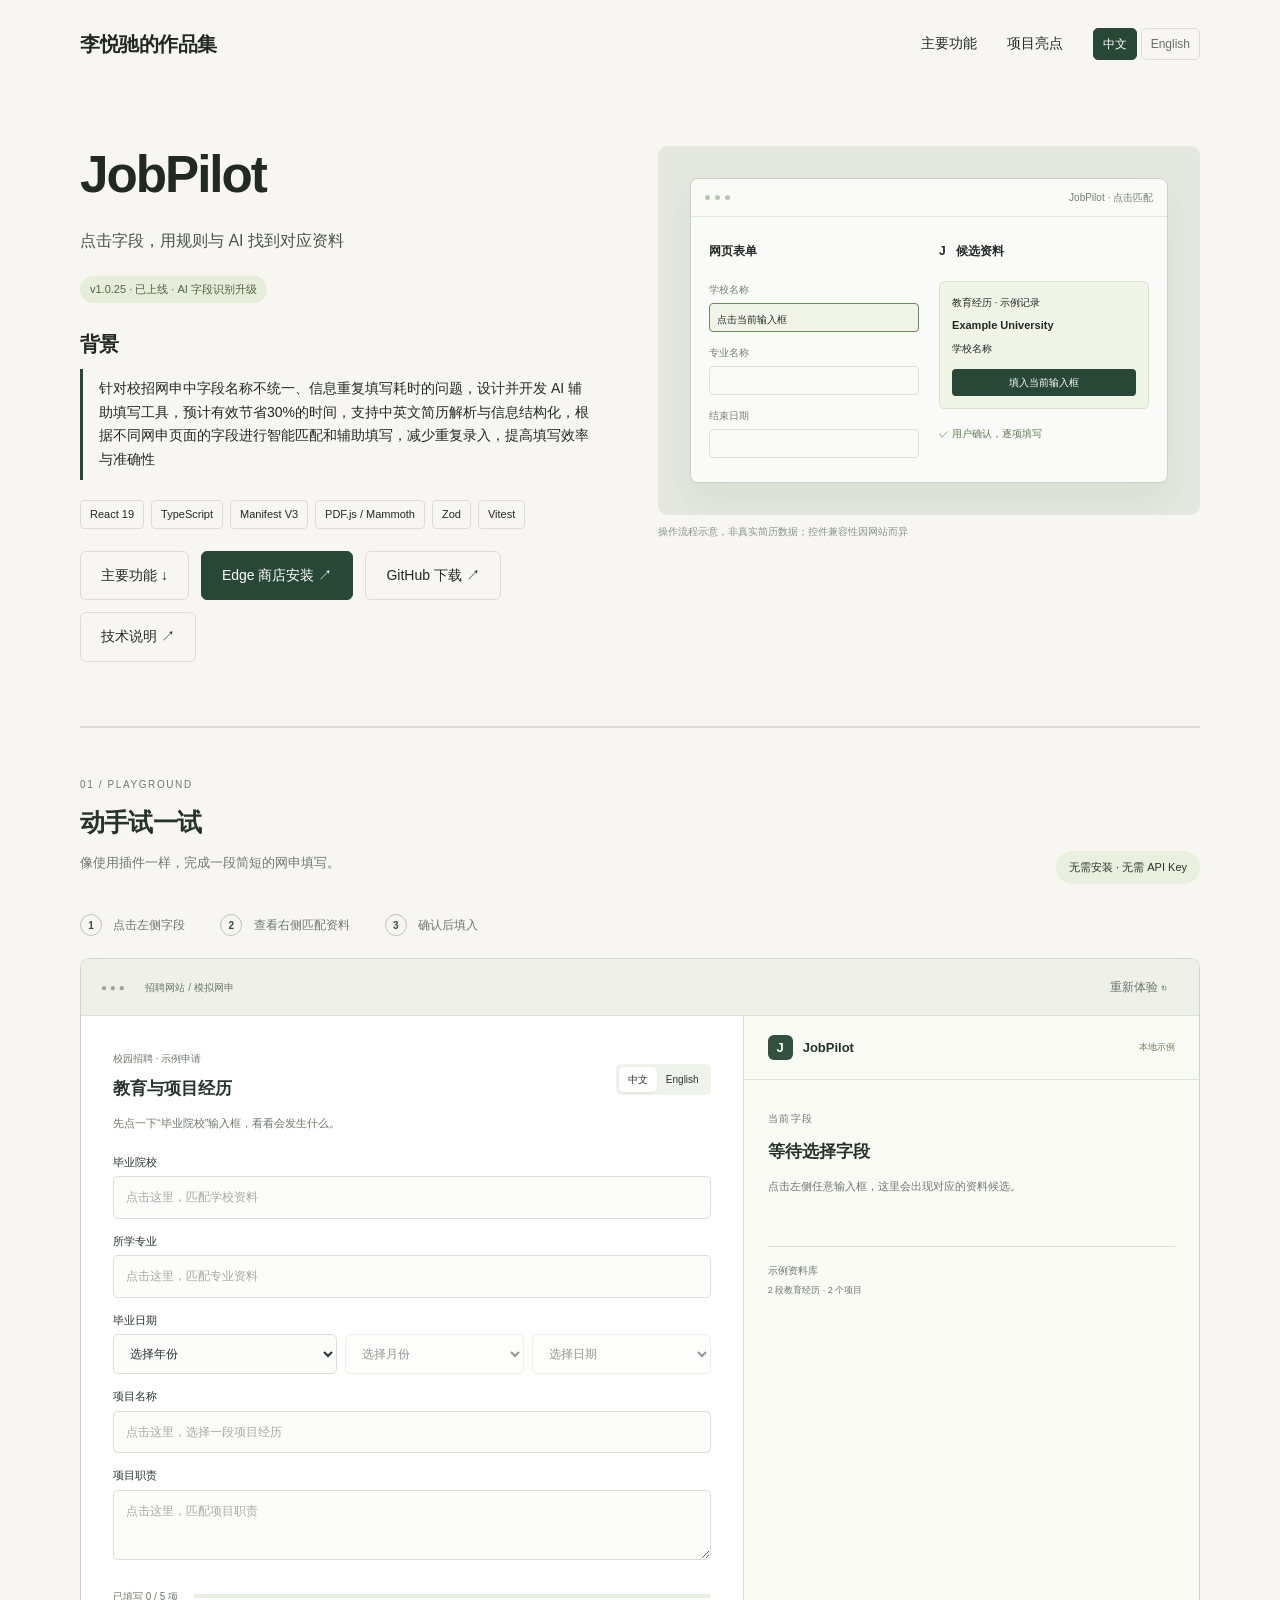
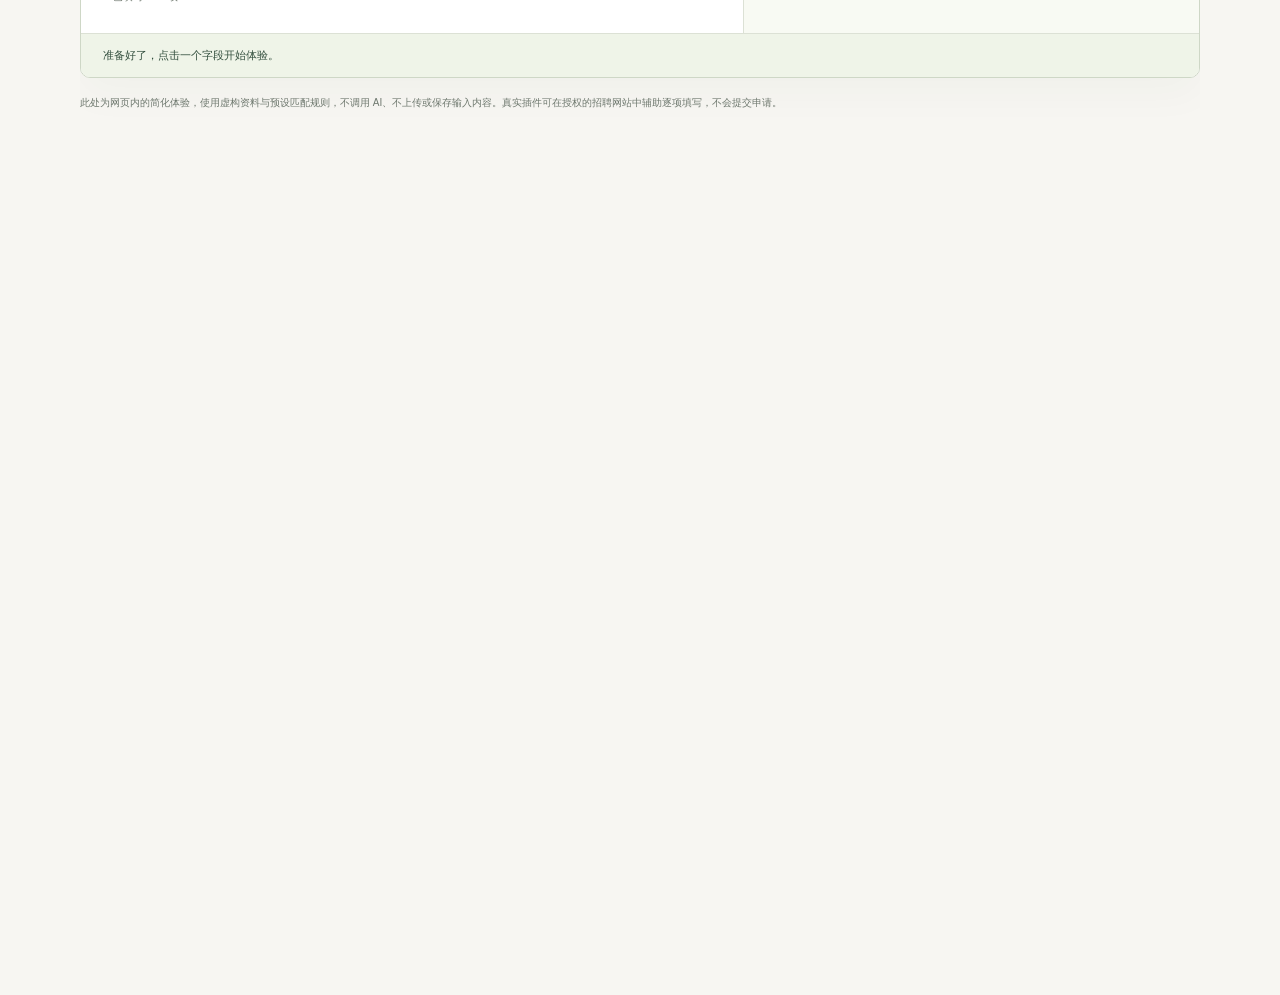
==== commit 99cd3859: "Move time-saving estimate into background" ====
--- a/index.html
+++ b/index.html
@@ -11,23 +11,9 @@
 .case-study{padding:40px 0 60px;border-bottom:1px solid var(--line)}.case-head{display:flex;justify-content:space-between;gap:30px;align-items:end;margin-bottom:28px}.case-head h3{font-size:29px;margin:8px 0}.case-head p{max-width:500px;margin:0;color:var(--muted);font-size:14px}.screen-frame{border:1px solid #ccd6c4;background:#e8eddf;border-radius:12px;padding:16px}.screen-frame a{display:block}.screen-frame img{width:100%;height:auto;display:block;border-radius:6px;border:1px solid #e0e6d8}.screen-caption{display:flex;justify-content:space-between;gap:20px;margin:12px 0 0;font-size:12px;color:#5e6e58}.case-grid{display:grid;grid-template-columns:repeat(3,1fr);gap:22px;margin:30px 0}.feature{padding:22px;border:1px solid var(--line);border-radius:8px}.feature span{color:#778866;font-size:11px;letter-spacing:1px}.feature h4{font-size:17px;margin:10px 0}.feature p{font-size:13px;color:var(--muted);margin:0}.demo-section{background:#edf0e6;border-radius:10px;padding:30px;margin:30px 0}.demo-heading{display:flex;justify-content:space-between;gap:20px}.demo-heading h4{font-size:20px;margin:0}.demo-heading p{font-size:12px;color:var(--muted);margin:5px 0}.demo-layout{display:grid;grid-template-columns:1fr 1fr;gap:28px;margin-top:24px}.demo-form,.demo-panel{background:#fafbf8;border:1px solid #d5decd;border-radius:8px;padding:24px}.demo-form label{display:block;font-size:12px;margin:14px 0 6px}.demo-form input{font:inherit;font-size:14px;padding:10px;width:100%;background:white;border:1px solid #d7dfcf;border-radius:5px;color:var(--ink)}.demo-form input:focus{outline:2px solid #7c9769;outline-offset:1px}.demo-form h5,.demo-panel h5{margin:0;font-size:14px}.demo-panel .btn{cursor:pointer;width:100%;margin-top:16px}.demo-candidate{margin-top:14px;padding:15px;background:#eff5e8;border:1px solid #d7e3c9;border-radius:6px;min-height:95px}.demo-candidate small{display:block;color:#6e7d63;font-size:11px}.demo-candidate b{display:block;font-size:16px;margin-top:6px}.demo-message{min-height:42px;font-size:12px;color:#607551;margin:12px 0 0}.reset-demo{background:transparent;border:0;color:var(--muted);cursor:pointer;font-size:12px;text-decoration:underline;padding:0}.flow-strip{display:grid;grid-template-columns:repeat(4,1fr);gap:22px;margin:30px 0}.flow-strip b{display:block;font-size:11px;color:#799165}.flow-strip h4{margin:8px 0;font-size:15px}.flow-strip p{margin:0;font-size:12px;color:var(--muted)}.engineering{display:grid;grid-template-columns:1fr 1fr;gap:28px;padding-top:22px;border-top:1px solid var(--line)}.engineering h4{font-size:16px;margin:0 0 10px}.engineering p{font-size:13px;color:var(--muted);margin:0}.case-foot{font-size:11px;color:var(--muted);margin-top:25px}.demo-panel button:disabled{opacity:.5;cursor:not-allowed}.job-visual{cursor:default}@media(max-width:800px){.case-head{display:block}.case-head p{margin-top:12px}.case-grid{grid-template-columns:1fr 1fr}.demo-layout{grid-template-columns:1fr}.flow-strip{grid-template-columns:1fr 1fr}.engineering{grid-template-columns:1fr}.demo-section{padding:20px}.screen-frame{padding:7px}.screen-caption{flex-direction:column;gap:4px}}@media(max-width:430px){.case-grid{grid-template-columns:1fr}.demo-heading{display:block}.demo-form,.demo-panel{padding:18px}}
 .highlight-note{border-left:3px solid var(--green);padding:8px 16px;margin:20px 0;font-size:14px}.impact{margin:32px 0;padding:28px;background:#edf0e6;border-radius:10px}.impact h4{font-size:22px;margin:0 0 12px}.impact p,.impact li{font-size:14px}.impact table{width:100%;border-collapse:collapse;font-size:13px}.impact th,.impact td{text-align:left;border-bottom:1px solid #ccd6c4;padding:12px 8px}.metric-row{display:flex;gap:30px;flex-wrap:wrap;margin:20px 0}.metric-row b{display:block;font-size:30px;color:var(--green)}.metric-row small{color:var(--muted)}.table-scroll{overflow-x:auto}.estimate-note{font-size:12px!important;color:var(--muted)}@media(max-width:600px){.impact{padding:18px}.impact th,.impact td{min-width:110px}.metric-row{gap:18px}} .section-label{font-size:20px;margin:0 0 24px;font-weight:650}.project h1{font-size:clamp(40px,4vw,56px);line-height:1.15;margin:0 0 22px}.compact-section{margin-top:56px}.compact-section>h2{font-size:28px;margin:0 0 24px}.compact-section .case-grid{margin:0}.retained-interface{margin:0}.image-wrap img{display:block;width:100%;height:auto}.image-wrap{border:1px solid var(--line);border-radius:12px;overflow:hidden}.caption{display:flex;justify-content:space-between;gap:20px;font-size:13px;color:var(--muted);margin-top:12px}.compact-section .feature h4{margin-top:0} .project{margin-top:30px}@media(max-width:650px){.caption{display:block}.compact-section{margin-top:36px}.nav-links{gap:14px}} </style>
 <style>.i18n-en{display:none}html[lang="en"] .i18n-zh{display:none}html[lang="en"] .i18n-en{display:inline}.brand .i18n-zh,.brand .i18n-en{font:inherit;color:inherit;margin:0}.language-switch{display:flex;gap:4px;white-space:nowrap}.language-switch button{padding:5px 9px;border:1px solid var(--line);border-radius:5px;background:transparent;color:var(--muted);cursor:pointer;font-size:12px}.language-switch button[aria-pressed="true"]{background:var(--green);color:white;border-color:var(--green)}nav{flex-wrap:wrap;height:auto;min-height:88px;padding-top:20px!important;padding-bottom:20px!important}.navlinks{align-items:center;flex-wrap:wrap}html[lang="en"] .input-demo{height:auto;min-height:29px}@media(max-width:600px){nav{gap:12px}.navlinks{gap:12px}.brand{font-size:18px}}</style></head>
-<body><nav class="wrap"><a class="brand" href="#"><span class="i18n-zh">李悦驰的作品集</span><span class="i18n-en" lang="en">Li Yuechi’s Portfolio</span></a><div class="navlinks"><a href="#features"><span class="i18n-zh">主要功能</span><span class="i18n-en" lang="en">Key Features</span></a><a href="#highlights"><span class="i18n-zh">项目亮点</span><span class="i18n-en" lang="en">Project Highlights</span></a><div class="language-switch" role="group" aria-label="语言 / Language"><button type="button" data-language="zh" aria-pressed="true" lang="zh-CN">中文</button><button type="button" data-language="en" aria-pressed="false" lang="en">English</button></div></div></nav><main class="wrap"><article class="project" id="jobpilot"><div><h1>JobPilot</h1><div class="subtitle"><span class="i18n-zh">点击字段，用规则与 AI 找到对应资料</span><span class="i18n-en" lang="en">Click a field to find matching information using rules and AI</span></div><span class="status"><span class="i18n-zh">v1.0.25 · 已上线 · AI 字段识别升级</span><span class="i18n-en" lang="en">v1.0.25 · Live · AI field recognition upgrade</span></span><h2 class="section-label" style="margin:24px 0 8px"><span class="i18n-zh">背景</span><span class="i18n-en" lang="en">Background</span></h2><div class="highlight-note" style="margin-top:0"><span class="i18n-zh">针对校招网申中字段名称不统一、信息重复填写耗时的问题，设计并开发 AI 辅助填写工具，支持中英文简历解析与信息结构化，根据不同网申页面的字段进行智能匹配和辅助填写，减少重复录入，提高填写效率与准确性</span><span class="i18n-en" lang="en">Designed and developed an AI-assisted form-filling tool to address inconsistent field names and time-consuming repetitive data entry in campus recruitment applications, supporting Chinese and English résumé parsing and information structuring, with intelligent matching and assisted entry based on the fields on different application pages to reduce repetitive input and improve completion efficiency and accuracy</span></div><div class="tags"><span class="tag">React 19</span><span class="tag">TypeScript</span><span class="tag">Manifest V3</span><span class="tag">PDF.js / Mammoth</span><span class="tag">Zod</span><span class="tag">Vitest</span></div><div class="buttons"><a class="btn" href="#features"><span class="i18n-zh">主要功能 ↓</span><span class="i18n-en" lang="en">Key Features ↓</span></a><a class="btn primary" href="https://microsoftedge.microsoft.com/addons/detail/apcpkfhlajlfbkmekglbbkgacjjhglie" target="_blank" rel="noopener noreferrer"><span class="i18n-zh">Edge 商店安装 ↗</span><span class="i18n-en" lang="en">Install from Edge Add-ons ↗</span></a><a class="btn" href="https://github.com/nikiwonjay/JobPilot" target="_blank" rel="noopener noreferrer"><span class="i18n-zh">GitHub 下载 ↗</span><span class="i18n-en" lang="en">Download on GitHub ↗</span></a><a class="btn" href="https://github.com/nikiwonjay/JobPilot#技术栈与架构" target="_blank" rel="noopener noreferrer"><span class="i18n-zh">技术说明 ↗</span><span class="i18n-en" lang="en">Technical Details ↗</span></a></div></div><div><div class="visual job-visual" aria-hidden="true"><div class="mini-window"><div class="window-bar"><i></i><i></i><i></i><span><span class="i18n-zh">JobPilot · 点击匹配</span><span class="i18n-en" lang="en">JobPilot · Click to Match</span></span></div><div class="mini-body"><div><h4><span class="i18n-zh">网页表单</span><span class="i18n-en" lang="en">Web Form</span></h4><label><span class="i18n-zh">学校名称</span><span class="i18n-en" lang="en">School Name</span></label><div class="input-demo selected"><span class="i18n-zh">点击当前输入框</span><span class="i18n-en" lang="en">Click the Current Field</span></div><label><span class="i18n-zh">专业名称</span><span class="i18n-en" lang="en">Major</span></label><div class="input-demo"></div><label><span class="i18n-zh">结束日期</span><span class="i18n-en" lang="en">End Date</span></label><div class="input-demo"></div></div><div><h4><span class="i18n-zh">J &nbsp; 候选资料</span><span class="i18n-en" lang="en">J &nbsp; Matching Information</span></h4><div class="match-box"><span class="i18n-zh">教育经历 · 示例记录</span><span class="i18n-en" lang="en">Education · Sample Record</span><strong>Example University</strong><span class="i18n-zh">学校名称</span><span class="i18n-en" lang="en">School Name</span><div class="fake-button"><span class="i18n-zh">填入当前输入框</span><span class="i18n-en" lang="en">Fill the Current Field</span></div></div><div class="check"><span class="i18n-zh">✓ 用户确认，逐项填写</span><span class="i18n-en" lang="en">✓ User confirmation, one field at a time</span></div></div></div></div></div><p class="illustration-note"><span class="i18n-zh">操作流程示意，非真实简历数据；控件兼容性因网站而异</span><span class="i18n-en" lang="en">Illustration of the workflow, not real résumé data; control compatibility varies by website</span></p></div></article>
+<body><nav class="wrap"><a class="brand" href="#"><span class="i18n-zh">李悦驰的作品集</span><span class="i18n-en" lang="en">Li Yuechi’s Portfolio</span></a><div class="navlinks"><a href="#features"><span class="i18n-zh">主要功能</span><span class="i18n-en" lang="en">Key Features</span></a><a href="#highlights"><span class="i18n-zh">项目亮点</span><span class="i18n-en" lang="en">Project Highlights</span></a><div class="language-switch" role="group" aria-label="语言 / Language"><button type="button" data-language="zh" aria-pressed="true" lang="zh-CN">中文</button><button type="button" data-language="en" aria-pressed="false" lang="en">English</button></div></div></nav><main class="wrap"><article class="project" id="jobpilot"><div><h1>JobPilot</h1><div class="subtitle"><span class="i18n-zh">点击字段，用规则与 AI 找到对应资料</span><span class="i18n-en" lang="en">Click a field to find matching information using rules and AI</span></div><span class="status"><span class="i18n-zh">v1.0.25 · 已上线 · AI 字段识别升级</span><span class="i18n-en" lang="en">v1.0.25 · Live · AI field recognition upgrade</span></span><h2 class="section-label" style="margin:24px 0 8px"><span class="i18n-zh">背景</span><span class="i18n-en" lang="en">Background</span></h2><div class="highlight-note" style="margin-top:0"><span class="i18n-zh">针对校招网申中字段名称不统一、信息重复填写耗时的问题，设计并开发 AI 辅助填写工具，预计有效节省30%的时间，支持中英文简历解析与信息结构化，根据不同网申页面的字段进行智能匹配和辅助填写，减少重复录入，提高填写效率与准确性</span><span class="i18n-en" lang="en">Designed and developed an AI-assisted form-filling tool to address inconsistent field names and time-consuming repetitive data entry in campus recruitment applications, with an estimated 30% time saving, supporting Chinese and English résumé parsing and information structuring, with intelligent matching and assisted entry based on the fields on different application pages to reduce repetitive input and improve completion efficiency and accuracy</span></div><div class="tags"><span class="tag">React 19</span><span class="tag">TypeScript</span><span class="tag">Manifest V3</span><span class="tag">PDF.js / Mammoth</span><span class="tag">Zod</span><span class="tag">Vitest</span></div><div class="buttons"><a class="btn" href="#features"><span class="i18n-zh">主要功能 ↓</span><span class="i18n-en" lang="en">Key Features ↓</span></a><a class="btn primary" href="https://microsoftedge.microsoft.com/addons/detail/apcpkfhlajlfbkmekglbbkgacjjhglie" target="_blank" rel="noopener noreferrer"><span class="i18n-zh">Edge 商店安装 ↗</span><span class="i18n-en" lang="en">Install from Edge Add-ons ↗</span></a><a class="btn" href="https://github.com/nikiwonjay/JobPilot" target="_blank" rel="noopener noreferrer"><span class="i18n-zh">GitHub 下载 ↗</span><span class="i18n-en" lang="en">Download on GitHub ↗</span></a><a class="btn" href="https://github.com/nikiwonjay/JobPilot#技术栈与架构" target="_blank" rel="noopener noreferrer"><span class="i18n-zh">技术说明 ↗</span><span class="i18n-en" lang="en">Technical Details ↗</span></a></div></div><div><div class="visual job-visual" aria-hidden="true"><div class="mini-window"><div class="window-bar"><i></i><i></i><i></i><span><span class="i18n-zh">JobPilot · 点击匹配</span><span class="i18n-en" lang="en">JobPilot · Click to Match</span></span></div><div class="mini-body"><div><h4><span class="i18n-zh">网页表单</span><span class="i18n-en" lang="en">Web Form</span></h4><label><span class="i18n-zh">学校名称</span><span class="i18n-en" lang="en">School Name</span></label><div class="input-demo selected"><span class="i18n-zh">点击当前输入框</span><span class="i18n-en" lang="en">Click the Current Field</span></div><label><span class="i18n-zh">专业名称</span><span class="i18n-en" lang="en">Major</span></label><div class="input-demo"></div><label><span class="i18n-zh">结束日期</span><span class="i18n-en" lang="en">End Date</span></label><div class="input-demo"></div></div><div><h4><span class="i18n-zh">J &nbsp; 候选资料</span><span class="i18n-en" lang="en">J &nbsp; Matching Information</span></h4><div class="match-box"><span class="i18n-zh">教育经历 · 示例记录</span><span class="i18n-en" lang="en">Education · Sample Record</span><strong>Example University</strong><span class="i18n-zh">学校名称</span><span class="i18n-en" lang="en">School Name</span><div class="fake-button"><span class="i18n-zh">填入当前输入框</span><span class="i18n-en" lang="en">Fill the Current Field</span></div></div><div class="check"><span class="i18n-zh">✓ 用户确认，逐项填写</span><span class="i18n-en" lang="en">✓ User confirmation, one field at a time</span></div></div></div></div></div><p class="illustration-note"><span class="i18n-zh">操作流程示意，非真实简历数据；控件兼容性因网站而异</span><span class="i18n-en" lang="en">Illustration of the workflow, not real résumé data; control compatibility varies by website</span></p></div></article>
 
-<!-- Single self-reported timing comparison -->
-<style>
-.jp-timing{padding:32px 0 38px;border-top:1px solid var(--line);color:var(--ink)}.jp-timing .jp-timing-heading{font-size:23px;margin:0 0 8px;letter-spacing:-.5px}.jp-timing .jp-timing-subtitle{font-size:14px;color:var(--muted);margin:0 0 24px}.jp-timing-grid{display:grid;grid-template-columns:1fr 1fr 1.2fr;gap:28px}.jp-timing-label{font-size:12px;color:var(--muted);margin-bottom:6px}.jp-timing-number{font-size:32px;font-weight:600;letter-spacing:-1px;font-variant-numeric:tabular-nums;line-height:1.3}.jp-timing-unit{font-size:12px;font-weight:400;letter-spacing:0;color:var(--muted);margin-left:7px}.jp-timing-bar{height:5px;border-radius:5px;background:#dce1d5;margin-top:16px}.jp-timing-bar.jp-timing-plugin{width:72.86%;background:#6b8455}.jp-timing-saving{border-left:1px solid var(--line);padding-left:28px}.jp-timing-saving .jp-timing-number{color:var(--green)}.jp-timing-detail{font-size:12px;color:var(--muted);margin:8px 0 0}.jp-timing-note{font-size:11px;color:var(--muted);margin:22px 0 0;max-width:900px}@media(max-width:600px){.jp-timing-grid{grid-template-columns:1fr 1fr;gap:22px}.jp-timing-saving{grid-column:1/-1;border-left:0;border-top:1px solid var(--line);padding:18px 0 0}.jp-timing-number{font-size:28px}}
-</style>
-<section class="jp-timing" aria-labelledby="jp-timing-title">
-<h2 class="jp-timing-heading" id="jp-timing-title"><span class="i18n-zh">一次填写实测</span><span class="i18n-en" lang="en">One form-filling self-test</span></h2>
-<p class="jp-timing-subtitle"><span class="i18n-zh">这次使用 JobPilot，比手动填写少用约 1 分 40 秒。</span><span class="i18n-en" lang="en">In this trial, using JobPilot took about 1 minute 40 seconds less than manual entry.</span></p>
-<div class="jp-timing-grid">
-<div><div class="jp-timing-label"><span class="i18n-zh">手动填写</span><span class="i18n-en" lang="en">Manual entry</span></div><div class="jp-timing-number">6:07.35<span class="jp-timing-unit"><span class="i18n-zh">分:秒</span><span class="i18n-en" lang="en">min:sec</span></span></div><div class="jp-timing-bar" aria-hidden="true"></div></div>
-<div><div class="jp-timing-label"><span class="i18n-zh">使用 JobPilot</span><span class="i18n-en" lang="en">With JobPilot</span></div><div class="jp-timing-number">4:27.65<span class="jp-timing-unit"><span class="i18n-zh">分:秒</span><span class="i18n-en" lang="en">min:sec</span></span></div><div class="jp-timing-bar jp-timing-plugin" aria-hidden="true"></div></div>
-<div class="jp-timing-saving"><div class="jp-timing-label"><span class="i18n-zh">预计节约填写时间</span><span class="i18n-en" lang="en">Estimated time saved</span></div><div class="jp-timing-number"><span class="i18n-zh">约 30%</span><span class="i18n-en" lang="en">~30%</span></div><p class="jp-timing-detail"><span class="i18n-zh">节省 1 分 39.70 秒（99.70 秒）</span><span class="i18n-en" lang="en">Saved 1 min 39.70 sec (99.70 seconds)</span></p></div>
-</div>
-<p class="jp-timing-note"><span class="i18n-zh">基于个人在同一网页的一次填写自测取整估计，非多用户或重复实验。结果会随页面、填写内容和操作熟练程度变化。</span><span class="i18n-en" lang="en">Rounded estimate based on one personal self-test on the same webpage, not a repeated or multi-user study. Results vary with the page, content entered and user familiarity.</span></p>
-</section>
-<!-- End single timing comparison -->
+
 <!-- JobPilot interactive playground: isolated from existing page styles -->
 <iframe id="jobpilot-playground" src="jobpilot-playground.html?v=language-sync-1" title="动手试一试：JobPilot 互动体验" sandbox="allow-scripts" style="display:block;width:100%;height:1050px;border:0" loading="eager"></iframe>
 <script>(()=>{const frame=document.getElementById('jobpilot-playground');function syncLanguage(){frame.contentWindow.postMessage({type:'jobpilot-language',language:document.documentElement.lang==='en'?'en':'zh'},'*');frame.title=document.documentElement.lang==='en'?'Try it yourself: JobPilot interactive demo':'动手试一试：JobPilot 互动体验';}frame.addEventListener('load',syncLanguage);new MutationObserver(syncLanguage).observe(document.documentElement,{attributes:true,attributeFilter:['lang']});window.addEventListener('message',event=>{if(event.source!==frame.contentWindow)return;if(event.data?.type==='jobpilot-playground-ready')syncLanguage();if(event.data?.type==='jobpilot-playground-height'&&Number.isFinite(event.data.height)){frame.style.height=Math.max(400,Math.ceil(event.data.height))+'px';}});})();</script>
